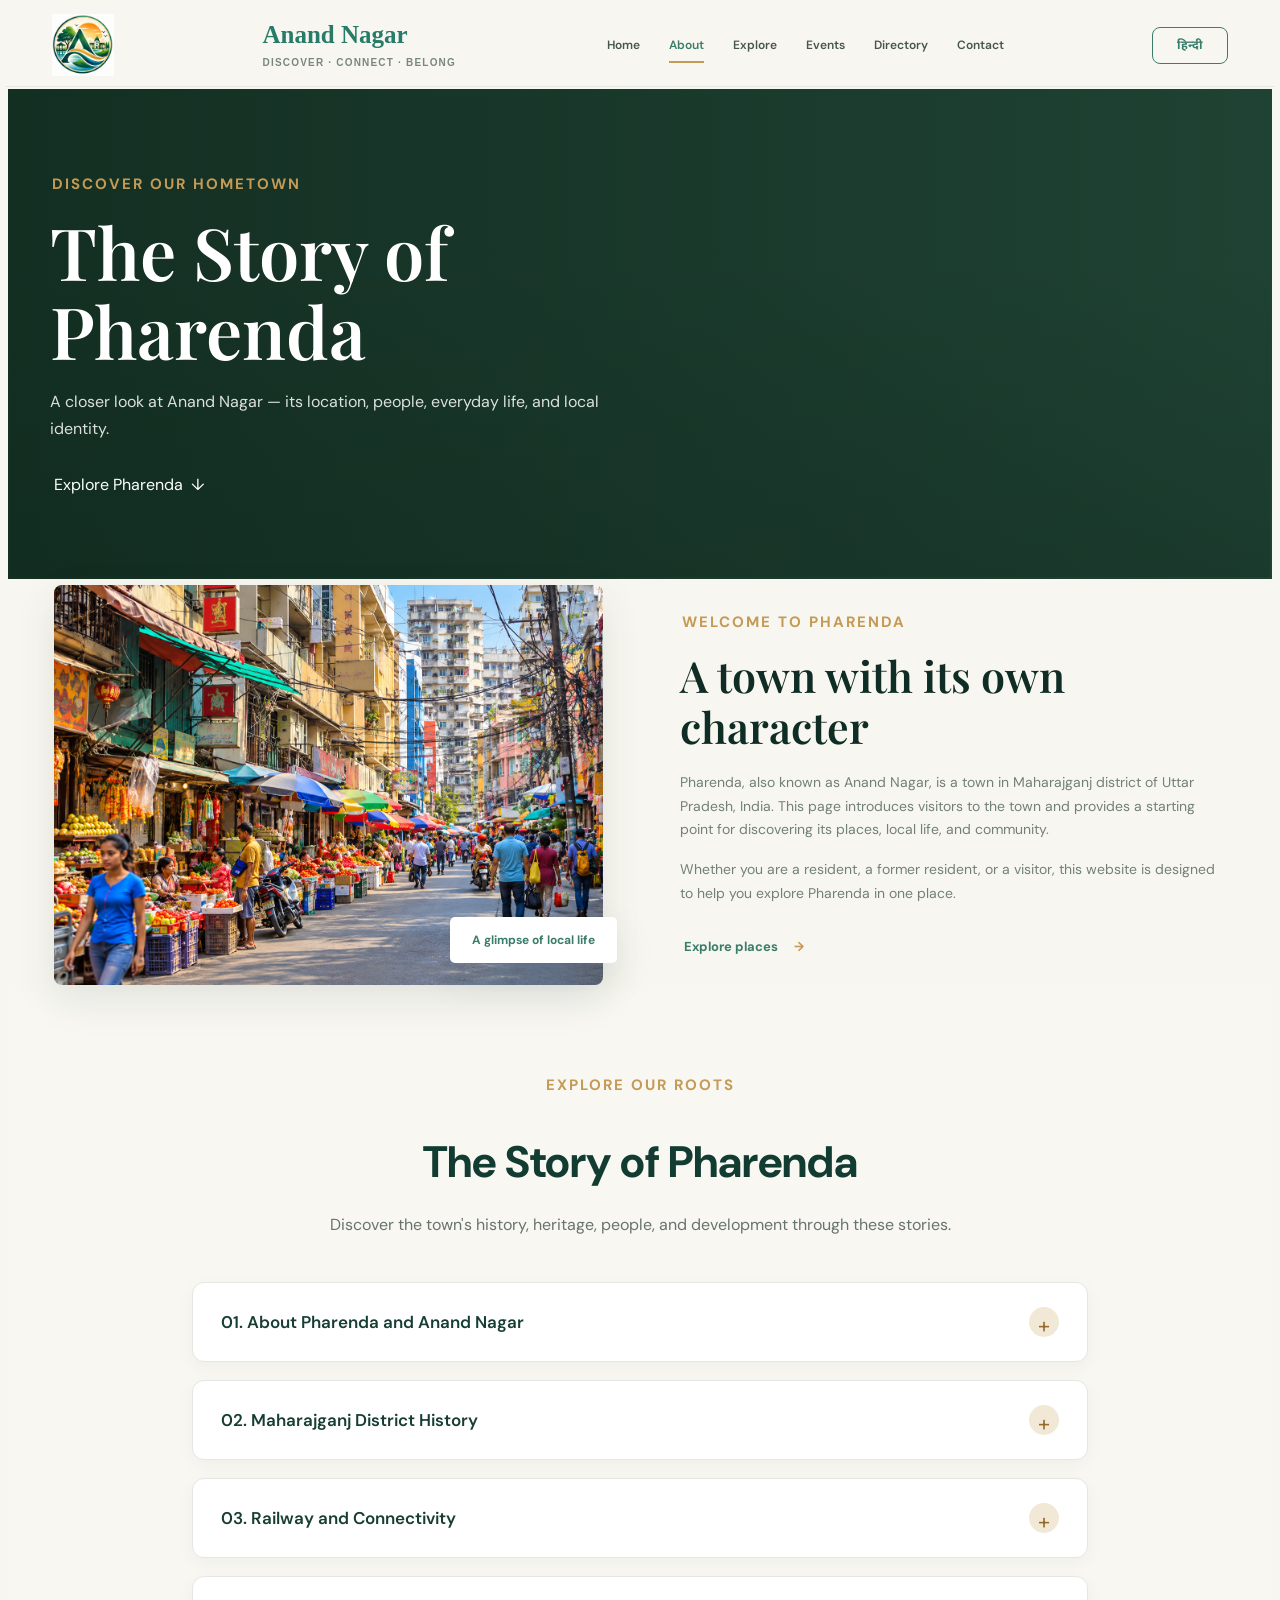
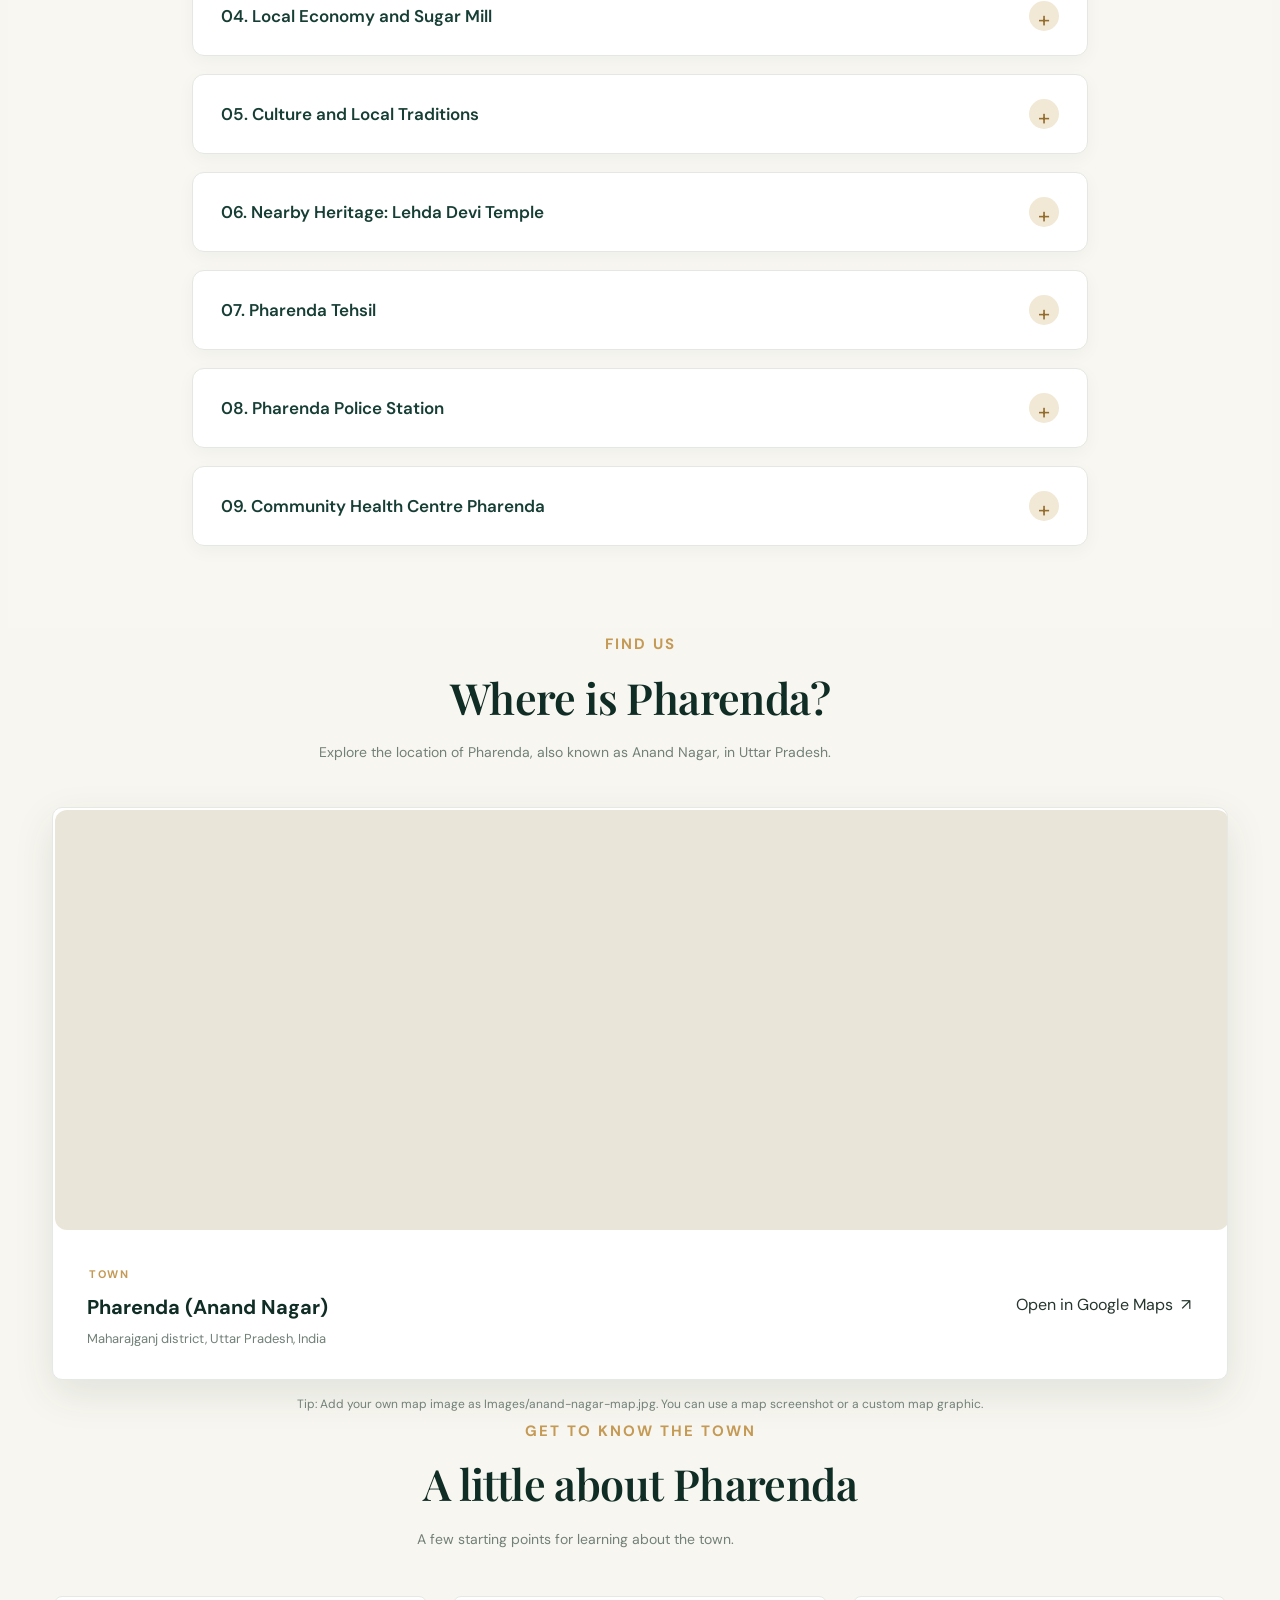
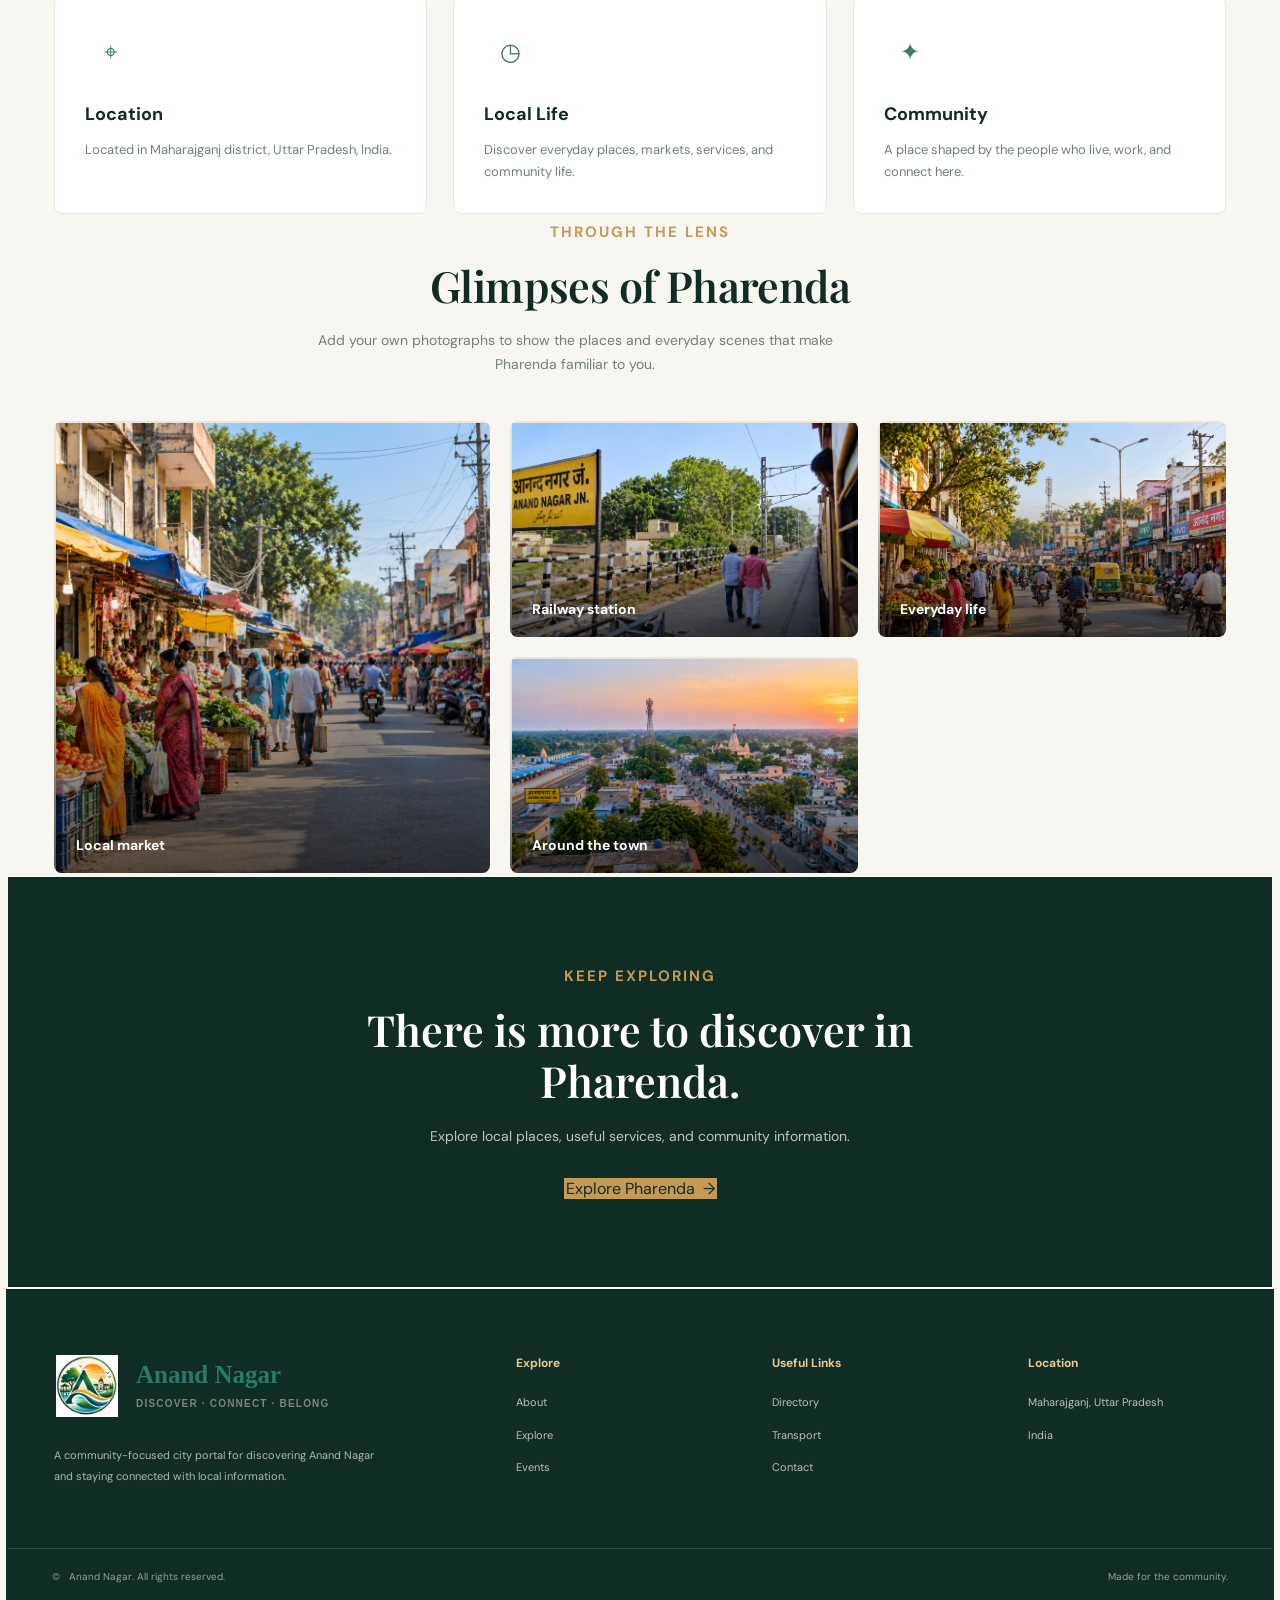
==== HTML/about.html @ 77c71d81 "Add Anand Nagar city website~" ====
<!DOCTYPE html>
<html lang="en">
<head>
    <meta charset="UTF-8">
    <meta name="viewport" content="width=device-width, initial-scale=1.0">

    <title>About Pharenda | Anand Nagar</title>

    <link rel="stylesheet" href="../CSS/style.css">
    <link rel="stylesheet" href="../CSS/about.css">
    <link rel="preconnect" href="https://fonts.googleapis.com">
    <link rel="preconnect" href="https://fonts.gstatic.com" crossorigin>

    <link href="https://fonts.googleapis.com/css2?family=DM+Sans:wght@400;500;600;700&family=Playfair+Display:wght@500;600;700&family=Noto+Sans+Devanagari:wght@400;500;600;700&display=swap"
          rel="stylesheet">

</head>

<body>

    <!-- Header -->
    <header class="site-header">
        <div class="container header-inner">

            <img
        src="../Images/Sustainable Cityscape A Emblem.png"
        alt="Anand Nagar Logo"
        class="brand-image">

    <div class="brand-copy">
        <span class="brand-name">Anand Nagar</span>
        <span class="brand-tagline">DISCOVER · CONNECT · BELONG</span>
    </div>

</a>

            <button class="mobile-menu-button"
                    id="mobileMenuButton"
                    type="button"
                    aria-label="Open navigation"
                    aria-expanded="false">
                <span></span>
                <span></span>
                <span></span>
            </button>

           <nav class="main-navigation" id="mainNavigation">
    <a href="index.html" class="nav-link"
       data-i18n="navHome">Home</a>

    <a href="about.html" class="nav-link active"
       aria-current="page"
       data-i18n="navAbout">About</a>

    <a href="explore.html" class="nav-link"
       data-i18n="navExplore">Explore</a>

    <a href="events.html" class="nav-link"
       data-i18n="navEvents">Events</a>

    <a href="directory.html" class="nav-link"
       data-i18n="navDirectory">Directory</a>

    <a href="contact.html" class="nav-link"
       data-i18n="navContact">Contact</a>
</nav>

           <button class="language-button"
        id="languageButton"
        type="button"
        aria-label="Switch language">
    हिन्दी
</button>

        </div>
    </header>


    <main>

        <!-- Hero Section -->
        <section class="about-hero">
            <div class="about-hero-overlay"></div>

            <div class="container about-hero-content">
                <span class="eyebrow"
                      data-en="Discover our hometown"
                      data-hi="अपने शहर को जानें">
                    Discover our hometown
                </span>

                <h1 data-en="The Story of Pharenda"
                    data-hi="फरेंदा की कहानी">
                    The Story of Pharenda
                </h1>

                <p data-en="A closer look at Anand Nagar — its location, people, everyday life, and local identity."
                   data-hi="आनंद नगर की एक झलक — इसका स्थान, लोग, रोज़मर्रा का जीवन और स्थानीय पहचान।">
                    A closer look at Anand Nagar — its location, people,
                    everyday life, and local identity.
                </p>

                <a href="#about-intro" class="btn-primary">
                    <span data-en="Explore Pharenda"
                          data-hi="फरेंदा को जानें">
                        Explore Pharenda
                    </span>
                    <span aria-hidden="true">↓</span>
                </a>
            </div>
        </section>


        <!-- Introduction -->
        <section class="section-padding" id="about-intro">
            <div class="container intro-grid">

    <div class="intro-image-wrap">
        <img src="../Images/Vibrant Indian Street Market.png"
             alt="View of Pharenda town"
             class="intro-image">

        <div class="image-caption">
            <span data-en="A glimpse of local life"
                  data-hi="स्थानीय जीवन की एक झलक">
                A glimpse of local life
            </span>
        </div>
    </div>

    <div class="intro-content">
        <span class="section-kicker"
              data-en="Welcome to Pharenda"
              data-hi="फरेंदा में आपका स्वागत है">
            Welcome to Pharenda
        </span>

        <h2 data-en="A town with its own character"
            data-hi="अपनी अलग पहचान वाला शहर">
            A town with its own character
        </h2>

        <p data-en="Pharenda, also known as Anand Nagar, is a town in Maharajganj district of Uttar Pradesh, India. This page introduces visitors to the town and provides a starting point for discovering its places, local life, and community."
           data-hi="फरेंदा, जिसे आनंद नगर के नाम से भी जाना जाता है, भारत के उत्तर प्रदेश राज्य के महाराजगंज जिले का एक नगर है। यह पेज आगंतुकों को शहर से परिचित कराता है और इसके स्थानों, स्थानीय जीवन तथा समुदाय को जानने की शुरुआत प्रदान करता है।">
            Pharenda, also known as Anand Nagar, is a town in
            Maharajganj district of Uttar Pradesh, India.
            This page introduces visitors to the town and
            provides a starting point for discovering its
            places, local life, and community.
        </p>

        <p data-en="Whether you are a resident, a former resident, or a visitor, this website is designed to help you explore Pharenda in one place."
           data-hi="चाहे आप यहाँ के निवासी हों, पूर्व निवासी हों या आगंतुक, यह वेबसाइट आपको फरेंदा को एक ही जगह पर जानने में मदद करने के लिए बनाई गई है।">
            Whether you are a resident, a former resident,
            or a visitor, this website is designed to help
            you explore Pharenda in one place.
        </p>

        <a href="explore.html" class="text-link">
            <span data-en="Explore places"
                  data-hi="स्थानों को देखें">
                Explore places
            </span>
            <span aria-hidden="true">→</span>
        </a>
    </div>

</div>
        </section>

        <!-- History and Heritage -->
<section class="history-explore" id="history">
    <div class="container">

        <div class="history-heading">
            <span class="section-kicker"
                  data-en="Explore our roots"
                  data-hi="अपनी जड़ों को जानें">
                Explore our roots
            </span>

            <h2 data-en="The Story of Pharenda"
                data-hi="फरेंदा की कहानी">
                The Story of Pharenda
            </h2>

            <p data-en="Discover the town's history, heritage, people, and development through these stories."
               data-hi="इन कहानियों के माध्यम से नगर के इतिहास, विरासत, लोगों और विकास को जानें।">
                Discover the town's history, heritage, people, and development through these stories.
            </p>
        </div>

        <div class="history-accordion">

            <details class="history-item">
                <summary>
                    <span data-en="01. About Pharenda and Anand Nagar"
                          data-hi="01. फरेंदा और आनंद नगर के बारे में">
                        01. About Pharenda and Anand Nagar
                    </span>
                    <span class="history-toggle" aria-hidden="true">+</span>
                </summary>

                <div class="history-content">
                    <p data-en="Pharenda, also known as Anand Nagar, is a town in Maharajganj district, Uttar Pradesh. Its identity is connected with nearby villages, local markets, public services, transport links, and community life."
                       data-hi="फरेंदा, जिसे आनंद नगर के नाम से भी जाना जाता है, उत्तर प्रदेश के महाराजगंज जिले का एक नगर है। इसकी पहचान आसपास के गाँवों, स्थानीय बाजारों, सार्वजनिक सेवाओं, यातायात संपर्कों और सामुदायिक जीवन से जुड़ी है।">
                        Pharenda, also known as Anand Nagar, is a town in Maharajganj district, Uttar Pradesh. Its identity is connected with nearby villages, local markets, public services, transport links, and community life.
                    </p>
                </div>
            </details>

            <details class="history-item">
                <summary>
                    <span data-en="02. Maharajganj District History"
                          data-hi="02. महाराजगंज जिले का इतिहास">
                        02. Maharajganj District History
                    </span>
                    <span class="history-toggle" aria-hidden="true">+</span>
                </summary>

                <div class="history-content">
                    <p data-en="Maharajganj district was formed on 2 October 1989 from the former Gorakhpur district. Pharenda is one of the district's tehsils and serves surrounding communities."
                       data-hi="महाराजगंज जिले का गठन 2 अक्टूबर 1989 को पूर्व गोरखपुर जिले से हुआ था। फरेंदा जिले की तहसीलों में से एक है और आसपास के समुदायों को सेवाएँ प्रदान करता है।">
                        Maharajganj district was formed on 2 October 1989 from the former Gorakhpur district. Pharenda is one of the district's tehsils and serves surrounding communities.
                    </p>
                </div>
            </details>

            <details class="history-item">
                <summary>
                    <span data-en="03. Railway and Connectivity"
                          data-hi="03. रेलवे और यातायात संपर्क">
                        03. Railway and Connectivity
                    </span>
                    <span class="history-toggle" aria-hidden="true">+</span>
                </summary>

                <div class="history-content">
                    <p data-en="Anand Nagar Junction is an important railway connection for Pharenda and nearby settlements. Road and rail links support travel, trade, education, and access to services."
                       data-hi="आनंद नगर जंक्शन फरेंदा और आसपास की बस्तियों के लिए एक महत्वपूर्ण रेलवे संपर्क है। सड़क और रेल मार्ग यात्रा, व्यापार, शिक्षा और सेवाओं तक पहुँच में सहायता करते हैं।">
                        Anand Nagar Junction is an important railway connection for Pharenda and nearby settlements. Road and rail links support travel, trade, education, and access to services.
                    </p>
                </div>
            </details>

            <details class="history-item">
                <summary>
                    <span data-en="04. Local Economy and Sugar Mill"
                          data-hi="04. स्थानीय अर्थव्यवस्था और चीनी मिल">
                        04. Local Economy and Sugar Mill
                    </span>
                    <span class="history-toggle" aria-hidden="true">+</span>
                </summary>

                <div class="history-content">
                    <p data-en="Agriculture, local markets, shops, transport, and small businesses contribute to the area's economy. Published reports also describe the history of Ganesh Sugar Mill. Its dates should be presented as reported unless confirmed through local archival records."
                       data-hi="कृषि, स्थानीय बाजार, दुकानें, यातायात और छोटे व्यवसाय क्षेत्र की अर्थव्यवस्था में योगदान देते हैं। प्रकाशित रिपोर्टों में गणेश चीनी मिल का इतिहास भी मिलता है। स्थानीय अभिलेखों से पुष्टि होने तक इसके वर्षों को प्रकाशित विवरण के रूप में प्रस्तुत करना चाहिए।">
                        Agriculture, local markets, shops, transport, and small businesses contribute to the area's economy. Published reports also describe the history of Ganesh Sugar Mill. Its dates should be presented as reported unless confirmed through local archival records.
                    </p>
                </div>
            </details>

            <details class="history-item">
                <summary>
                    <span data-en="05. Culture and Local Traditions"
                          data-hi="05. संस्कृति और स्थानीय परंपराएँ">
                        05. Culture and Local Traditions
                    </span>
                    <span class="history-toggle" aria-hidden="true">+</span>
                </summary>

                <div class="history-content">
                    <p data-en="Local festivals, family stories, religious observances, food, and community gatherings are part of the cultural life of Pharenda and its surrounding villages."
                       data-hi="स्थानीय त्योहार, पारिवारिक कहानियाँ, धार्मिक आयोजन, भोजन और सामुदायिक मिलन फरेंदा तथा आसपास के गाँवों के सांस्कृतिक जीवन का हिस्सा हैं।">
                        Local festivals, family stories, religious observances, food, and community gatherings are part of the cultural life of Pharenda and its surrounding villages.
                    </p>
                </div>
            </details>

            <details class="history-item">
                <summary>
                    <span data-en="06. Nearby Heritage: Lehda Devi Temple"
                          data-hi="06. निकटवर्ती विरासत: लेहड़ा देवी मंदिर">
                        06. Nearby Heritage: Lehda Devi Temple
                    </span>
                    <span class="history-toggle" aria-hidden="true">+</span>
                </summary>

                <div class="history-content">
                    <p data-en="Lehda Devi Temple is a notable pilgrimage site in Maharajganj district. Local traditions associate the site with the Pandavas and Arjuna. These accounts are traditional beliefs, not independently verified historical events."
                       data-hi="लेहड़ा देवी मंदिर महाराजगंज जिले का एक उल्लेखनीय तीर्थस्थल है। स्थानीय परंपराएँ इस स्थल को पांडवों और अर्जुन से जोड़ती हैं। ये पारंपरिक मान्यताएँ हैं, स्वतंत्र रूप से प्रमाणित ऐतिहासिक घटनाएँ नहीं।">
                        Lehda Devi Temple is a notable pilgrimage site in Maharajganj district. Local traditions associate the site with the Pandavas and Arjuna. These accounts are traditional beliefs, not independently verified historical events.
                    </p>

                    <a href="https://maharajganj.nic.in/tourist-place/temple-of-goddess-lehda/"
                       target="_blank"
                       rel="noopener noreferrer"
                       data-en="View official temple information ↗"
                       data-hi="मंदिर की आधिकारिक जानकारी देखें ↗">
                        View official temple information ↗
                    </a>
                </div>
            </details>

            <!-- 07. Pharenda Tehsil -->
<details class="history-item">
    <summary>
        <span data-en="07. Pharenda Tehsil"
              data-hi="07. फरेंदा तहसील">
            07. Pharenda Tehsil
        </span>
        <span class="history-toggle" aria-hidden="true">+</span>
    </summary>

    <div class="history-content">
        <img
            src="../Images/Tehsil Farenda Government Office Entrance.png"
            alt="Pharenda Tehsil, Maharajganj"
            class="history-image"
            loading="lazy">

        <p data-en="Pharenda is one of the four tehsils of Maharajganj district in Uttar Pradesh. The tehsil administration supports local revenue and land-record services for residents in its jurisdiction. Pharenda is also listed as a development block in the district."
           data-hi="फरेंदा उत्तर प्रदेश के महाराजगंज जिले की चार तहसीलों में से एक है। तहसील प्रशासन अपने क्षेत्र के निवासियों को राजस्व और भूमि-अभिलेख संबंधी सेवाएँ प्रदान करता है। फरेंदा जिले के विकासखंडों में भी शामिल है।">
            Pharenda is one of the four tehsils of Maharajganj district in Uttar Pradesh. The tehsil administration supports local revenue and land-record services for residents in its jurisdiction. Pharenda is also listed as a development block in the district.
        </p>

        <a href="https://maharajganj.nic.in/about-district/"
           target="_blank"
           rel="noopener noreferrer"
           data-en="View official district information ↗"
           data-hi="जिले की आधिकारिक जानकारी देखें ↗">
            View official district information ↗
        </a>
    </div>
</details>

<!-- 08. Pharenda Police Station -->
<details class="history-item">
    <summary>
        <span data-en="08. Pharenda Police Station"
              data-hi="08. फरेंदा थाना">
            08. Pharenda Police Station
        </span>
        <span class="history-toggle" aria-hidden="true">+</span>
    </summary>

    <div class="history-content">
        <img
            src="../Images/Farrenda Police Station Entrance Scene.png"
            alt="Pharenda Police Station"
            class="history-image"
            loading="lazy">

        <p data-en="Pharenda Police Station is included in the official list of police stations maintained by Maharajganj district. Police stations provide local law-enforcement and public-safety services. For emergency assistance, use the official emergency number 112; verify local station contact details through the district police."
           data-hi="महाराजगंज जिला प्रशासन की आधिकारिक सूची में फरेंदा थाना शामिल है। पुलिस थाने स्थानीय कानून-व्यवस्था और जन-सुरक्षा से जुड़ी सेवाएँ प्रदान करते हैं। आपातकालीन सहायता के लिए 112 पर संपर्क करें। स्थानीय थाने का संपर्क विवरण जिला पुलिस से सत्यापित करें।">
            Pharenda Police Station is included in the official list of police stations maintained by Maharajganj district. Police stations provide local law-enforcement and public-safety services. For emergency assistance, use the official emergency number 112; verify local station contact details through the district police.
        </p>

        <a href="https://maharajganj.nic.in/police-station/"
           target="_blank"
           rel="noopener noreferrer"
           data-en="View official police station list ↗"
           data-hi="पुलिस थानों की आधिकारिक सूची देखें ↗">
            View official police station list ↗
        </a>
    </div>
</details>

<!-- 09. Community Health Centre Pharenda -->
<details class="history-item">
    <summary>
        <span data-en="09. Community Health Centre Pharenda"
              data-hi="09. सामुदायिक स्वास्थ्य केंद्र फरेंदा">
            09. Community Health Centre Pharenda
        </span>
        <span class="history-toggle" aria-hidden="true">+</span>
    </summary>

    <div class="history-content">
        <img
            src="../Images/Community Health Center Group Portrait.png"
            alt="Community Health Centre Pharenda"
            class="history-image"
            loading="lazy">

        <p data-en="Community Health Centre Pharenda is listed by the Maharajganj district administration under Block Pharenda, Maharajganj, Uttar Pradesh, PIN 273155. It is part of the area's public healthcare facilities. Please contact the centre or district health authorities to confirm current services, timings, and availability before visiting."
           data-hi="महाराजगंज जिला प्रशासन की सूची में सामुदायिक स्वास्थ्य केंद्र फरेंदा का पता ब्लॉक फरेंदा, महाराजगंज, उत्तर प्रदेश, पिन 273155 दिया गया है। यह क्षेत्र की सार्वजनिक स्वास्थ्य सुविधाओं में शामिल है। जाने से पहले उपलब्ध सेवाओं, समय और सुविधा की पुष्टि केंद्र या जिला स्वास्थ्य विभाग से करें।">
            Community Health Centre Pharenda is listed by the Maharajganj district administration under Block Pharenda, Maharajganj, Uttar Pradesh, PIN 273155. It is part of the area's public healthcare facilities. Please contact the centre or district health authorities to confirm current services, timings, and availability before visiting.
        </p>

        <a href="https://maharajganj.nic.in/public-utility/community-health-center-pharenda/"
           target="_blank"
           rel="noopener noreferrer"
           data-en="View official CHC information ↗"
           data-hi="स्वास्थ्य केंद्र की आधिकारिक जानकारी देखें ↗">
            View official CHC information ↗
        </a>
    </div>
</details>

        </div>
    </div>
</section>

        <!-- Location and Map -->
        <section class="map-section section-padding">
            <div class="container">

                <div class="section-heading">
                    <span class="section-kicker"
                          data-en="Find us"
                          data-hi="हमारा स्थान">
                        Find us
                    </span>

                    <h2 data-en="Where is Pharenda?"
                        data-hi="फरेंदा कहाँ स्थित है?">
                        Where is Pharenda?
                    </h2>

                    <p data-en="Explore the location of Pharenda, also known as Anand Nagar, in Uttar Pradesh."
                       data-hi="उत्तर प्रदेश में स्थित फरेंदा, जिसे आनंद नगर भी कहा जाता है, का स्थान देखें।">
                        Explore the location of Pharenda, also known as
                        Anand Nagar, in Uttar Pradesh.
                    </p>
                </div>

                <div class="map-card">

                    <div class="map-image-container">
    <iframe
        class="google-map"
        title="Google Map showing Pharenda (Anand Nagar), Uttar Pradesh"
        src="https://maps.google.com/maps?q=Pharenda%2C%20Maharajganj%2C%20Uttar%20Pradesh&t=&z=13&ie=UTF8&iwloc=&output=embed"
        width="100%"
        height="450"
        style="border:0;"
        allowfullscreen
        loading="lazy"
        referrerpolicy="no-referrer-when-downgrade">
    </iframe>
</div>

                    <div class="map-details">
                        <div>
                            <span class="map-label"
                                  data-en="Town"
                                  data-hi="नगर">
                                Town
                            </span>

                            <h3 data-en="Pharenda (Anand Nagar)"
                                data-hi="फरेंदा (आनंद नगर)">
                                Pharenda (Anand Nagar)
                            </h3>

                            <p data-en="Maharajganj district, Uttar Pradesh, India"
                               data-hi="महाराजगंज जिला, उत्तर प्रदेश, भारत">
                                Maharajganj district, Uttar Pradesh, India
                            </p>
                        </div>

                        <a href="https://www.google.com/maps/search/?api=1&query=Pharenda%2C+Maharajganj%2C+Uttar+Pradesh"
                           target="_blank"
                           rel="noopener noreferrer"
                           class="btn-outline">
                            <span data-en="Open in Google Maps"
                                  data-hi="Google Maps पर देखें">
                                Open in Google Maps
                            </span>
                            <span aria-hidden="true">↗</span>
                        </a>
                    </div>

                </div>

                <p class="map-note"
                   data-en="Tip: Add your own map image as Images/anand-nagar-map.jpg. You can use a map screenshot or a custom map graphic."
                   data-hi="सुझाव: अपनी मैप इमेज को Images/anand-nagar-map.jpg नाम से जोड़ें। आप मैप का स्क्रीनशॉट या अपनी बनाई हुई मैप इमेज इस्तेमाल कर सकते हैं।">
                    Tip: Add your own map image as
                    Images/anand-nagar-map.jpg. You can use a map screenshot
                    or a custom map graphic.
                </p>

            </div>
        </section>


        <!-- Town Highlights -->
        <section class="section-padding">
            <div class="container">

                <div class="section-heading">
                    <span class="section-kicker"
                          data-en="Get to know the town"
                          data-hi="शहर को करीब से जानें">
                        Get to know the town
                    </span>

                    <h2 data-en="A little about Pharenda"
                        data-hi="फरेंदा के बारे में कुछ बातें">
                        A little about Pharenda
                    </h2>

                    <p data-en="A few starting points for learning about the town."
                       data-hi="शहर के बारे में जानने के लिए कुछ शुरुआती जानकारी।">
                        A few starting points for learning about the town.
                    </p>
                </div>

                <div class="highlights-grid">

                    <article class="highlight-card">
                        <div class="highlight-icon">⌖</div>
                        <h3 data-en="Location"
                            data-hi="स्थान">
                            Location
                        </h3>
                        <p data-en="Located in Maharajganj district, Uttar Pradesh, India."
                           data-hi="भारत के उत्तर प्रदेश राज्य के महाराजगंज जिले में स्थित।">
                            Located in Maharajganj district,
                            Uttar Pradesh, India.
                        </p>
                    </article>

                    <article class="highlight-card">
                        <div class="highlight-icon">◷</div>
                        <h3 data-en="Local Life"
                            data-hi="स्थानीय जीवन">
                            Local Life
                        </h3>
                        <p data-en="Discover everyday places, markets, services, and community life."
                           data-hi="रोज़मर्रा के स्थानों, बाज़ारों, सेवाओं और सामुदायिक जीवन को जानें।">
                            Discover everyday places, markets,
                            services, and community life.
                        </p>
                    </article>

                    <article class="highlight-card">
                        <div class="highlight-icon">✦</div>
                        <h3 data-en="Community"
                            data-hi="समुदाय">
                            Community
                        </h3>
                        <p data-en="A place shaped by the people who live, work, and connect here."
                           data-hi="यहाँ रहने, काम करने और आपस में जुड़ने वाले लोगों से बनी पहचान।">
                            A place shaped by the people who live,
                            work, and connect here.
                        </p>
                    </article>

                </div>
            </div>
        </section>


        <!-- Photo Gallery -->
        <section class="gallery-section section-padding">
            <div class="container">

                <div class="section-heading">
                    <span class="section-kicker"
                          data-en="Through the lens"
                          data-hi="तस्वीरों में फरेंदा">
                        Through the lens
                    </span>

                    <h2 data-en="Glimpses of Pharenda"
                        data-hi="फरेंदा की कुछ झलकियाँ">
                        Glimpses of Pharenda
                    </h2>

                    <p data-en="Add your own photographs to show the places and everyday scenes that make Pharenda familiar to you."
                       data-hi="फरेंदा के परिचित स्थानों और रोज़मर्रा के दृश्यों को दिखाने के लिए अपनी तस्वीरें जोड़ें।">
                        Add your own photographs to show the places
                        and everyday scenes that make Pharenda familiar to you.
                    </p>
                </div>

                <div class="gallery-grid">

                   <button class="gallery-item gallery-large"
        type="button"
        data-image="../Images/Bustling Indian Market Street.png"
        data-caption-en="Local market"
        data-caption-hi="स्थानीय बाज़ार">

    <img src="../Images/Bustling Indian Market Street.png"
         alt="Local market in Pharenda">

    <span class="gallery-caption"
          data-en="Local market"
          data-hi="स्थानीय बाज़ार">
        Local market
    </span>
</button>

                    <button class="gallery-item"
        type="button"
        data-image="../Images/Anand Nagar Junction Platform Scene.png"
        data-caption-en="Railway station"
        data-caption-hi="रेलवे स्टेशन">

    <img src="../Images/Anand Nagar Junction Platform Scene.png"
         alt="Anand Nagar Junction railway station">

    <span class="gallery-caption"
          data-en="Railway station"
          data-hi="रेलवे स्टेशन">
        Railway station
    </span>
</button>

                   <button class="gallery-item"
        type="button"
        data-image="../Images/Bustling Anand Nagar Market Street.png"
        data-caption-en="Everyday life"
        data-caption-hi="रोज़मर्रा का जीवन">

    <img src="../Images/Bustling Anand Nagar Market Street.png"
         alt="Everyday life in Anand Nagar">

    <span class="gallery-caption"
          data-en="Everyday life"
          data-hi="रोज़मर्रा का जीवन">
        Everyday life
    </span>
</button>

                    <button class="gallery-item"
        type="button"
        data-image="../Images/Anand Nagar at Golden Hour.png"
        data-caption-en="Around the town"
        data-caption-hi="शहर के आसपास">

    <img src="../Images/Anand Nagar at Golden Hour.png"
         alt="Town landscape around Anand Nagar">

    <span class="gallery-caption"
          data-en="Around the town"
          data-hi="शहर के आसपास">
        Around the town
    </span>
</button>

                </div>
            </div>
        </section>


        <!-- Closing CTA -->
        <section class="about-cta">
            <div class="container about-cta-content">
                <span class="section-kicker"
                      data-en="Keep exploring"
                      data-hi="आगे भी जानें">
                    Keep exploring
                </span>

                <h2 data-en="There is more to discover in Pharenda."
                    data-hi="फरेंदा में जानने के लिए और भी बहुत कुछ है।">
                    There is more to discover in Pharenda.
                </h2>

                <p data-en="Explore local places, useful services, and community information."
                   data-hi="स्थानीय स्थानों, उपयोगी सेवाओं और सामुदायिक जानकारी को देखें।">
                    Explore local places, useful services,
                    and community information.
                </p>

                <a href="explore.html" class="btn-primary">
                    <span data-en="Explore Pharenda"
                          data-hi="फरेंदा घूमें">
                        Explore Pharenda
                    </span>
                    <span aria-hidden="true">→</span>
                </a>
            </div>
        </section>

    </main>


    <!-- Image Lightbox -->
    <div class="lightbox" id="lightbox" aria-hidden="true">
        <button class="lightbox-close" id="lightboxClose" aria-label="Close image">
            &times;
        </button>

        <button class="lightbox-prev" id="lightboxPrev" aria-label="Previous image">
            &#10094;
        </button>

        <figure>
            <img src="" alt="" id="lightboxImage">
            <figcaption id="lightboxCaption"></figcaption>
        </figure>

        <button class="lightbox-next" id="lightboxNext" aria-label="Next image">
            &#10095;
        </button>
    </div>


   <!-- Footer -->
    <footer class="site-footer">
        <div class="container footer-main">

            <div class="footer-brand-column">
               <a href="index.html" class="brand" aria-label="Anand Nagar Home">
    <img
        src="../Images/Sustainable Cityscape A Emblem.png"
        alt="Anand Nagar Logo"
        class="brand-image">

    <div class="brand-copy">
        <span class="brand-name">Anand Nagar</span>
        <span class="brand-tagline">DISCOVER · CONNECT · BELONG</span>
    </div>
</a>

                <p data-i18n="footerDescription">
                    A community-focused city portal for discovering Anand Nagar
                    and staying connected with local information.
                </p>
            </div>

            <div class="footer-links-column">
                <h3 data-i18n="footerExploreTitle">Explore</h3>
                <a href="#about" data-i18n="navAbout">About</a>
                <a href="#explore" data-i18n="navExplore">Explore</a>
                <a href="#events" data-i18n="navEvents">Events</a>
            </div>

            <div class="footer-links-column">
                <h3 data-i18n="footerUsefulTitle">Useful Links</h3>
                <a href="#directory" data-i18n="navDirectory">Directory</a>
                <a href="#transport" data-i18n="navTransport">Transport</a>
                <a href="#contact" data-i18n="navContact">Contact</a>
            </div>

            <div class="footer-links-column">
                <h3 data-i18n="footerLocationTitle">Location</h3>
                <p data-i18n="location">Maharajganj, Uttar Pradesh</p>
                <p data-i18n="country">India</p>
            </div>

        </div>

        <div class="footer-bottom">
            <div class="container footer-bottom-inner">
                <span>
                    © <span id="currentYear"></span>
                    <span data-i18n="copyright">Anand Nagar. All rights reserved.</span>
                </span>

                <span data-i18n="footerMadeFor">
                    Made for the community.
                </span>
            </div>
        </div>
    </footer>


    <script src="../JS/script.js"></script>
    <script src="../JS/about.js"></script>

</body>
</html>
---- CSS/style.css ----
/* =========================================
   ANAND NAGAR - HOMEPAGE STYLES
========================================= */
:root {
    --green: #3a7d6a;
    --green-dark: #102d25;
    --green-soft: #e9efe9;
    --gold: #c49a55;
    --gold-light: #e8c990;

    --cream: #f8f6f0;
    --white: #ffffff;
    --text: #26352e;
    --muted: #718078;
    --border: #e5e9e3;

    --font-body: "DM Sans", "Noto Sans Devanagari", sans-serif;
    --font-heading: "Playfair Display", "Noto Sans Devanagari", serif;

    --container-width: 1180px;
    --radius: 16px;
    --shadow: 0 14px 40px rgba(23, 61, 50, 0.10);
}

* {
    box-sizing: border-box;
    margin: 2px;
    padding: 0;
}

html {
    scroll-behavior: smooth;
    scroll-padding-top: 90px;
}

body {
    font-family: var(--font-body);
    color: var(--text);
    background: var(--cream);
    line-height: 1.7;
}

body,
button,
input {
    font-family: var(--font-body);
}

img {
    display: block;
    max-width: 100%;
}

a {
    color: inherit;
    text-decoration: none;
}

button {
    cursor: pointer;
}

.container {
    width: min(var(--container-width), calc(100% - 40px));
    margin: 0 auto;
}

/* Announcement */

.announcement-bar {
    background: var(--green-dark);
    color: rgba(255, 255, 255, 0.88);
    font-size: 11px;
    letter-spacing: 0.3px;
}

.announcement-inner {
    min-height: 34px;
    display: flex;
    align-items: center;
    justify-content: space-between;
    gap: 20px;
}

.announcement-location {
    display: flex;
    align-items: center;
    gap: 7px;
}

/* Header */

.site-header {
    position: sticky;
    top: 0;
    z-index: 1000;
    background: rgba(248, 246, 240, 0.97);
    border-bottom: 1px solid rgba(23, 61, 50, 0.08);
    backdrop-filter: blur(14px);
}

.header-inner {
    min-height: 82px;
    display: flex;
    align-items: center;
    justify-content: space-between;
    gap: 24px;
}

.brand {
    display: inline-flex;
    align-items: center;
    gap: 11px;
    flex-shrink: 0;
}

.brand-logo {
    width: 42px;
    height: 42px;
    display: grid;
    place-items: center;
    border-radius: 12px;
    background: var(--green);
    color: var(--gold-light);
    font-family: var(--font-heading);
    font-size: 25px;
    font-weight: 700;
}

.brand-copy {
    display: flex;
    flex-direction: column;
    line-height: 1.3;
}

.brand-name {
    color: var(--green);
    font-family: var(--font-heading);
    font-size: 19px;
    font-weight: 700;
}

.brand-tagline {
    color: var(--muted);
    font-size: 9px;
    letter-spacing: 1px;
    text-transform: uppercase;
}

.main-navigation {
    display: flex;
    align-items: center;
    gap: 25px;
}

.nav-link {
    position: relative;
    padding: 8px 0;
    color: #46564d;
    font-size: 12px;
    font-weight: 600;
    transition: color 0.2s ease;
}

.nav-link:hover,
.nav-link.active {
    color: var(--green);
}

.nav-link.active::after {
    position: absolute;
    content: "";
    left: 0;
    right: 0;
    bottom: 0;
    height: 2px;
    background: var(--gold);
}

.language-button {
    min-width: 76px;
    padding: 9px 13px;
    border: 1px solid var(--green);
    border-radius: 8px;
    background: transparent;
    color: var(--green);
    font-size: 12px;
    font-weight: 700;
    transition: 0.2s ease;
}

.language-button:hover {
    background: var(--green);
    color: var(--white);
}

.mobile-menu-button {
    display: none;
}

/* Hero */

.hero-section {
    position: relative;
    overflow: hidden;
}

.hero-background {
    position: absolute;
    inset: 0;
    z-index: 0;
    overflow: hidden;
}

.hero-slide {
    position: absolute;
    inset: 0;
    background-position: center;
    background-size: cover;
    background-repeat: no-repeat;
    opacity: 0;
    transition: opacity 1.2s ease-in-out;
}

.hero-slide-active {
    opacity: 1;
}

.hero-overlay {
    position: absolute;
    inset: 0;
    z-index: 1;
    pointer-events: none;
}

.hero-container {
    position: relative;
    z-index: 2;
}

.hero-overlay {
    position: absolute;
    inset: 0;
    background: linear-gradient(0deg, rgba(12, 36, 29, 0.30), transparent 45%);
}

.hero-container {
    position: relative;
    z-index: 1;
    display: flex;
    align-items: center;
    justify-content: space-between;
    min-height: 610px;
}

.hero-content {
    width: min(650px, 100%);
    padding: 75px 0 90px;
}

.hero-eyebrow,
.section-eyebrow {
    display: flex;
    align-items: center;
    gap: 10px;
    color: var(--gold);
    font-size: 15px;
    font-weight: 700;
    letter-spacing: 2px;
}

.eyebrow-line {
    width: 28px;
    height: 1px;
    background: var(--gold);
}

.hero-content h1 {
    margin-top: 22px;
    font-family: var(--font-heading);
    font-size: clamp(44px, 6vw, 76px);
    font-weight: 600;
    line-height: 1.12;
    letter-spacing: -1.8px;
}

.hero-content h1 span {
    display: block;
}

.hero-highlight {
    color: var(--gold-light);
    font-style: italic;
}

.hero-description {
    max-width: 540px;
    margin-top: 23px;
    color: rgba(255, 255, 255, 0.82);
    font-size: 14px;
    line-height: 1.9;
}

.hero-actions {
    display: flex;
    flex-wrap: wrap;
    gap: 12px;
    margin-top: 30px;
}

.button {
    min-height: 46px;
    display: inline-flex;
    align-items: center;
    justify-content: center;
    gap: 14px;
    padding: 11px 19px;
    border: 1px solid transparent;
    border-radius: 7px;
    font-size: 12px;
    font-weight: 700;
    transition: transform 0.2s ease, background 0.2s ease;
}

.button:hover {
    transform: translateY(-2px);
}

.button-primary {
    background: var(--gold);
    color: var(--green-dark);
}

.button-primary:hover {
    background: var(--gold-light);
}

.button-outline {
    border-color: rgba(255, 255, 255, 0.55);
    color: var(--white);
    background: rgba(255, 255, 255, 0.05);
}

.button-outline:hover {
    background: rgba(255, 255, 255, 0.15);
}

.button-dark {
    background: var(--green);
    color: var(--white);
}

.button-light {
    background: var(--cream);
    color: var(--green);
}

.hero-search {
    width: min(500px, 100%);
    min-height: 55px;
    display: flex;
    align-items: center;
    gap: 12px;
    margin-top: 30px;
    padding: 6px 7px 6px 17px;
    border: 1px solid rgba(255, 255, 255, 0.25);
    border-radius: 9px;
    background: rgba(255, 255, 255, 0.96);
    color: var(--text);
}

.search-icon {
    color: var(--green);
    font-size: 26px;
    line-height: 1;
}

.hero-search input {
    width: 100%;
    min-width: 0;
    border: 0;
    outline: 0;
    background: transparent;
    color: var(--text);
    font-size: 12px;
}

.hero-search input::placeholder {
    color: #89948d;
}

.hero-search button {
    min-height: 41px;
    display: inline-flex;
    align-items: center;
    gap: 9px;
    padding: 0 17px;
    border: 0;
    border-radius: 6px;
    background: var(--green);
    color: var(--white);
    font-size: 12px;
    font-weight: 700;
}

.hero-caption {
    position: absolute;
    right: 0;
    bottom: 28px;
    color: rgba(255, 255, 255, 0.75);
    font-size: 9px;
    letter-spacing: 1.5px;
}

/* Quick Links */

.quick-links-section {
    position: relative;
    z-index: 2;
    margin-top: -1px;
    background: var(--white);
    border-bottom: 1px solid var(--border);
}

.quick-links-grid {
    display: grid;
    grid-template-columns: repeat(4, 1fr);
}

.quick-link-card {
    min-height: 92px;
    display: flex;
    align-items: center;
    gap: 13px;
    padding: 18px 20px;
    border-right: 1px solid var(--border);
    color: var(--green);
    font-size: 12px;
    font-weight: 700;
    transition: background 0.2s ease;
}

.quick-link-card:first-child {
    border-left: 1px solid var(--border);
}

.quick-link-card:hover {
    background: var(--green-soft);
}

.quick-link-icon {
    width: 39px;
    height: 39px;
    display: grid;
    place-items: center;
    border-radius: 11px;
    background: var(--green-soft);
    font-size: 20px;
}

.quick-link-arrow {
    margin-left: auto;
    color: var(--gold);
}

/* General Sections */

.section {
    padding: 95px 0;
}

.section-heading {
    margin-bottom: 36px;
}

.section-heading h2,
.about-content h2,
.events-copy h2,
.transport-inner h2,
.contact-box h2 {
    margin-top: 12px;
    color: var(--green);
    font-family: var(--font-heading);
    font-size: clamp(30px, 4vw, 43px);
    font-weight: 600;
    line-height: 1.2;
    letter-spacing: -0.6px;
}

.section-heading p {
    max-width: 550px;
    margin-top: 12px;
    color: var(--muted);
    font-size: 13px;
}

.centered {
    text-align: center;
}

.centered .section-eyebrow {
    justify-content: center;
}

.centered p {
    margin-right: auto;
    margin-left: auto;
}

.section-heading-row {
    display: flex;
    align-items: end;
    justify-content: space-between;
    gap: 20px;
}

/* About */

.about-section {
    background: var(--cream);
}

.about-grid {
    display: grid;
    grid-template-columns: 1fr 1fr;
    align-items: center;
    gap: 75px;
}

.about-image-column {
    position: relative;
    padding: 0 25px 25px 0;
}

.about-image {
    position: relative;
    min-height: 410px;
    overflow: hidden;
    border-radius: 4px 80px 4px 4px;
    background: linear-gradient(135deg, #d6dfd4, #829b8a);
}

.about-image img {
    position: absolute;
    inset: 0;
    width: 100%;
    height: 100%;
    object-fit: cover;
}

.image-fallback-label {
    position: absolute;
    left: 20px;
    bottom: 20px;
    color: var(--green);
    font-family: var(--font-heading);
    font-size: 24px;
    font-weight: 700;
}

.about-image-badge {
    position: absolute;
    right: 0;
    bottom: 0;
    min-width: 185px;
    display: flex;
    align-items: center;
    gap: 12px;
    padding: 17px 20px;
    border: 5px solid var(--cream);
    border-radius: 9px;
    background: var(--green);
    color: var(--white);
    font-size: 11px;
    font-weight: 600;
}

.badge-number {
    color: var(--gold-light);
    font-family: var(--font-heading);
    font-size: 24px;
}

.about-content h2 {
    max-width: 500px;
    margin-bottom: 20px;
}

.about-content p {
    margin-top: 13px;
    color: var(--muted);
    font-size: 13px;
    line-height: 1.9;
}

.text-link {
    display: inline-flex;
    align-items: center;
    gap: 12px;
    margin-top: 24px;
    color: var(--green);
    font-size: 12px;
    font-weight: 700;
}

.text-link span:last-child {
    color: var(--gold);
    transition: transform 0.2s ease;
}

.text-link:hover span:last-child {
    transform: translateX(4px);
}

/* Facts */

.city-facts-section {
    background: var(--white);
}

.city-facts-grid {
    display: grid;
    grid-template-columns: repeat(4, 1fr);
    gap: 17px;
}

.city-fact-card {
    padding: 25px 22px;
    border: 1px solid var(--border);
    border-radius: var(--radius);
    background: var(--white);
    transition: transform 0.25s ease, box-shadow 0.25s ease;
}

.city-fact-card:hover {
    transform: translateY(-4px);
    box-shadow: var(--shadow);
}

.fact-icon {
    width: 42px;
    height: 42px;
    display: grid;
    place-items: center;
    margin-bottom: 19px;
    border-radius: 12px;
    background: var(--green-soft);
    color: var(--green);
    font-size: 21px;
}

.fact-label {
    color: var(--muted);
    font-size: 10px;
    font-weight: 700;
    letter-spacing: 1.2px;
}

.city-fact-card h3 {
    margin-top: 5px;
    color: var(--green);
    font-family: var(--font-heading);
    font-size: 22px;
    font-weight: 600;
}

.city-fact-card p {
    margin-top: 4px;
    color: var(--muted);
    font-size: 11px;
}

.source-note {
    margin-top: 17px;
    color: var(--muted);
    font-size: 10px;
    text-align: center;
}

/* Explore */

.explore-section {
    background: var(--cream);
}

.places-grid {
    display: grid;
    grid-template-columns: repeat(3, 1fr);
    gap: 22px;
}

.place-card {
    overflow: hidden;
    border: 1px solid var(--border);
    border-radius: 12px;
    background: var(--white);
    transition: transform 0.25s ease, box-shadow 0.25s ease;
}

.place-card:hover {
    transform: translateY(-5px);
    box-shadow: var(--shadow);
}

.place-image-wrapper {
    position: relative;
    height: 225px;
    overflow: hidden;
    background: linear-gradient(135deg, #d6dfd4, #829b8a);
}

.place-image {
    width: 100%;
    height: 100%;
    object-fit: cover;
    transition: transform 0.4s ease;
}

.place-card:hover .place-image {
    transform: scale(1.04);
}

.place-image-fallback {
    position: absolute;
    left: 20px;
    bottom: 18px;

    color: #ffffff;
    font-family: var(--font-heading);
    font-size: 22px;
    font-weight: 700;

    /* Visibility */
    background: rgba(20, 45, 36, 0.85);
    border: 2px solid #ffffff;
    border-radius: 8px;
    padding: 8px 14px;
    text-shadow: 1px 2px 4px rgba(0, 0, 0, 0.8);
    box-shadow: 0 3px 10px rgba(0, 0, 0, 0.3);
}

.place-category {
    position: absolute;
    top: 15px;
    left: 15px;
    padding: 7px 10px;
    border-radius: 4px;
    background: var(--cream);
    color: var(--green);
    font-size: 9px;
    font-weight: 700;
    letter-spacing: 0.8px;
}

.place-card-content {
    padding: 22px;
}

.place-number {
    color: var(--gold);
    font-size: 10px;
    font-weight: 700;
    letter-spacing: 1px;
}

.place-card h3 {
    margin-top: 7px;
    color: var(--green);
    font-family: var(--font-heading);
    font-size: 21px;
    line-height: 1.3;
}

.place-card p {
    min-height: 86px;
    margin-top: 11px;
    color: var(--muted);
    font-size: 12px;
    line-height: 1.8;
}

.card-link {
    display: inline-flex;
    align-items: center;
    gap: 10px;
    margin-top: 17px;
    color: var(--green);
    font-size: 11px;
    font-weight: 700;
}

.card-link span:last-child {
    color: var(--gold);
}

/* Events */

.events-section {
    overflow: hidden;
    background: var(--green);
    color: var(--white);
}

.events-content {
    display: grid;
    grid-template-columns: 1fr 0.8fr;
    align-items: center;
    gap: 60px;
}

.events-copy h2 {
    max-width: 500px;
    color: var(--white);
}

.events-copy p {
    max-width: 500px;
    margin-top: 18px;
    color: rgba(255, 255, 255, 0.75);
    font-size: 13px;
    line-height: 1.9;
}

.events-copy .button {
    margin-top: 25px;
}

.events-art {
    position: relative;
    min-height: 290px;
    display: grid;
    place-items: center;
    overflow: hidden;
    border: 1px solid rgba(255, 255, 255, 0.15);
    border-radius: 50% 50% 12px 12px;
    background: rgba(255, 255, 255, 0.05);
}

.event-art-circle {
    position: absolute;
    width: 240px;
    height: 240px;
    border: 1px solid rgba(232, 201, 144, 0.45);
    border-radius: 50%;
}

.circle-two {
    width: 180px;
    height: 180px;
    border-style: dashed;
}

.event-art-content {
    position: relative;
    display: flex;
    flex-direction: column;
    align-items: center;
    gap: 10px;
    color: var(--gold-light);
    font-family: var(--font-heading);
    font-size: 18px;
}

.event-art-symbol {
    font-size: 55px;
}

/* Directory */

.directory-section {
    background: var(--white);
}

.directory-grid {
    display: grid;
    grid-template-columns: repeat(4, 1fr);
    gap: 16px;
}

.directory-card {
    padding: 25px 20px;
    border: 1px solid var(--border);
    border-radius: 12px;
    background: var(--cream);
    transition: 0.2s ease;
}

.directory-card:hover {
    border-color: var(--gold);
    transform: translateY(-3px);
}

.directory-icon {
    width: 43px;
    height: 43px;
    display: grid;
    place-items: center;
    border-radius: 12px;
    background: var(--green-soft);
    color: var(--green);
    font-size: 21px;
}

.directory-card h3 {
    margin-top: 17px;
    color: var(--green);
    font-family: var(--font-heading);
    font-size: 18px;
}

.directory-card p {
    margin-top: 7px;
    color: var(--muted);
    font-size: 11px;
    line-height: 1.8;
}

.directory-note {
    margin-top: 18px;
    color: var(--muted);
    font-size: 10px;
    text-align: center;
}

/* Transport */

.transport-strip {
    padding: 55px 0;
    background: var(--green-dark);
    color: var(--white);
}

.transport-inner {
    display: flex;
    align-items: center;
    justify-content: space-between;
    gap: 30px;
}

.transport-inner .section-eyebrow {
    color: var(--gold-light);
}

.transport-inner h2 {
    color: var(--white);
    font-size: 32px;
}

.transport-inner p {
    margin-top: 8px;
    color: rgba(255, 255, 255, 0.72);
    font-size: 12px;
}

/* Contact */

.contact-section {
    background: var(--cream);
}

.contact-box {
    display: flex;
    align-items: center;
    justify-content: space-between;
    gap: 35px;
    padding: 45px;
    border: 1px solid var(--border);
    border-radius: 15px;
    background: var(--white);
}

.contact-box h2 {
    font-size: 32px;
}

.contact-box p {
    max-width: 600px;
    margin-top: 10px;
    color: var(--muted);
    font-size: 12px;
}

/* Footer */

.site-footer {
    background: var(--green-dark);
    color: var(--white);
}

.footer-main {
    display: grid;
    grid-template-columns: 2fr 1fr 1fr 1fr;
    gap: 50px;
    padding-top: 60px;
    padding-bottom: 55px;
}

.footer-brand .brand-name {
    color: var(--white);
}

.footer-brand .brand-tagline {
    color: rgba(255, 255, 255, 0.6);
}

.footer-brand-column > p {
    max-width: 320px;
    margin-top: 20px;
    color: rgba(255, 255, 255, 0.65);
    font-size: 11px;
    line-height: 1.9;
}

.footer-links-column {
    display: flex;
    flex-direction: column;
    align-items: flex-start;
    gap: 10px;
}

.footer-links-column h3 {
    margin-bottom: 8px;
    color: var(--gold-light);
    font-size: 12px;
}

.footer-links-column a,
.footer-links-column p {
    color: rgba(255, 255, 255, 0.7);
    font-size: 11px;
    transition: color 0.2s ease;
}

.footer-links-column a:hover {
    color: var(--gold-light);
}

.footer-bottom {
    border-top: 1px solid rgba(255, 255, 255, 0.12);
}

.footer-bottom-inner {
    min-height: 55px;
    display: flex;
    align-items: center;
    justify-content: space-between;
    gap: 20px;
    color: rgba(255, 255, 255, 0.55);
    font-size: 10px;
}

/* Hindi language typography */

html[lang="hi"] body {
    font-family: "Noto Sans Devanagari", sans-serif;
}

html[lang="hi"] h1,
html[lang="hi"] h2,
html[lang="hi"] h3,
html[lang="hi"] .brand-name {
    font-family: "Noto Sans Devanagari", sans-serif;
    letter-spacing: 0;
    line-height: 1.5;
}

html[lang="hi"] .hero-content h1 {
    font-size: clamp(35px, 5vw, 62px);
}

html[lang="hi"] .section-eyebrow,
html[lang="hi"] .fact-label,
html[lang="hi"] .place-category {
    letter-spacing: 0;
}

/* Responsive */

@media (max-width: 1050px) {
    .main-navigation {
        gap: 15px;
    }

    .nav-link {
        font-size: 11px;
    }

    .about-grid {
        gap: 45px;
    }

    .footer-main {
        gap: 30px;
    }
}

@media (max-width: 850px) {
    .header-inner {
        min-height: 72px;
    }

    .mobile-menu-button {
        width: 40px;
        height: 40px;
        display: flex;
        flex-direction: column;
        align-items: center;
        justify-content: center;
        gap: 5px;
        margin-left: auto;
        border: 1px solid var(--border);
        border-radius: 8px;
        background: transparent;
    }

    .mobile-menu-button span {
        width: 18px;
        height: 2px;
        border-radius: 2px;
        background: var(--green);
    }

    .main-navigation {
        position: absolute;
        top: 100%;
        left: 0;
        right: 0;
        display: none;
        flex-direction: column;
        align-items: stretch;
        gap: 0;
        padding: 12px 20px 20px;
        border-top: 1px solid var(--border);
        background: var(--cream);
        box-shadow: var(--shadow);
    }

    .main-navigation.open {
        display: flex;
    }

    .nav-link {
        padding: 12px 5px;
        border-bottom: 1px solid var(--border);
        font-size: 13px;
    }

    .nav-link.active::after {
        display: none;
    }

    .language-button {
        min-width: 68px;
    }

   .hero-section {
    position: relative;
    isolation: isolate;
    overflow: hidden;
    min-height: 580px;
}

.hero-background {
    position: absolute;
    inset: 0;
    z-index: 0;
    overflow: hidden;
    background: #26332d;
}

.hero-slide {
    position: absolute;
    inset: 0;
    width: 100%;
    height: 100%;
    background-size: cover;
    background-position: center;
    background-repeat: no-repeat;
    opacity: 0;
    transition: opacity 1s ease-in-out;
}

.hero-slide-active {
    opacity: 1;
}

.hero-overlay {
    position: absolute;
    inset: 0;
    z-index: 1;
    background: linear-gradient(
        90deg,
        rgba(12, 25, 20, 0.72) 0%,
        rgba(12, 25, 20, 0.40) 55%,
        rgba(12, 25, 20, 0.18) 100%
    );
    pointer-events: none;
}

.hero-container {
    position: relative;
    z-index: 2;
}

.hero-content,
.hero-caption {
    position: relative;
    z-index: 2;
}

.hero-content h1,
.hero-content p,
.hero-caption {
    color: #ffffff;
}

    .quick-links-grid {
        grid-template-columns: repeat(2, 1fr);
    }

    .quick-link-card:nth-child(3) {
        border-left: 1px solid var(--border);
    }

    .about-grid {
        grid-template-columns: 1fr;
        gap: 45px;
    }

    .about-image-column {
        max-width: 600px;
    }

    .city-facts-grid,
    .directory-grid {
        grid-template-columns: repeat(2, 1fr);
    }

    .places-grid {
        grid-template-columns: repeat(2, 1fr);
    }

    .place-card:last-child {
        display: none;
    }

    .events-content {
        grid-template-columns: 1fr 0.7fr;
        gap: 25px;
    }

    .footer-main {
        grid-template-columns: repeat(2, 1fr);
    }
}

@media (max-width: 600px) {
    .container {
        width: min(100% - 30px, var(--container-width));
    }

    .announcement-inner {
        min-height: 32px;
        font-size: 9px;
    }

    .announcement-location {
        display: none;
    }

    .brand-logo {
        width: 38px;
        height: 38px;
    }

    .brand-name {
        font-size: 17px;
    }

    .brand-tagline {
        font-size: 8px;
    }

    .header-inner {
        gap: 10px;
    }

    .hero-section,
    .hero-container {
        min-height: 610px;
    }

    .hero-background {
    position: absolute;
    inset: 0;
    z-index: 0;
    overflow: hidden;
}

.hero-slide {
    position: absolute;
    inset: 0;
    background-position: center;
    background-size: cover;
    background-repeat: no-repeat;
    opacity: 0;
    transition: opacity 1.2s ease-in-out;
}

.hero-slide-active {
    opacity: 1;
}

.hero-overlay {
    position: absolute;
    inset: 0;
    z-index: 1;
    pointer-events: none;
    background: linear-gradient(
        90deg,
        rgba(12, 36, 29, 0.82),
        rgba(12, 36, 29, 0.30)
    );
}

.hero-container {
    position: relative;
    z-index: 2;
}

    .hero-content {
        padding: 65px 0 80px;
    }

    .hero-content h1 {
        font-size: 44px;
        letter-spacing: -1px;
    }

    .hero-description {
        font-size: 12px;
    }

    .hero-actions {
        flex-direction: column;
        align-items: stretch;
    }

    .hero-actions .button {
        width: 100%;
    }

    .hero-search {
        gap: 7px;
        padding-left: 10px;
    }

    .hero-search input {
        font-size: 11px;
    }

    .hero-search button {
        gap: 5px;
        padding: 0 10px;
        font-size: 10px;
    }

    .hero-caption {
        right: auto;
        left: 0;
        font-size: 8px;
    }

    .quick-link-card {
        min-height: 76px;
        gap: 9px;
        padding: 12px 10px;
        font-size: 10px;
    }

    .quick-link-icon {
        width: 32px;
        height: 32px;
        font-size: 17px;
    }

    .section {
        padding: 70px 0;
    }

    .section-heading h2,
    .about-content h2,
    .events-copy h2 {
        font-size: 32px;
    }

    .about-image {
        min-height: 300px;
    }

    .city-facts-grid {
        gap: 10px;
    }

    .city-fact-card {
        padding: 17px 13px;
    }

    .city-fact-card h3 {
        font-size: 18px;
    }

    .fact-label {
        font-size: 9px;
    }

    .city-fact-card p {
        font-size: 10px;
    }

    .section-heading-row {
        align-items: flex-start;
    }

    .desktop-link {
        display: none;
    }

    .places-grid {
        grid-template-columns: 1fr;
    }

    .place-card:last-child {
        display: block;
    }

    .place-image-wrapper {
        height: 220px;
    }

    .place-card p {
        min-height: 0;
    }

    .events-content {
        grid-template-columns: 1fr;
    }

    .events-art {
        min-height: 220px;
    }

    .directory-grid {
        gap: 10px;
    }

    .directory-card {
        padding: 17px 13px;
    }

    .directory-card h3 {
        font-size: 16px;
    }

    .transport-inner,
    .contact-box {
        align-items: flex-start;
        flex-direction: column;
    }

    .transport-inner h2,
    .contact-box h2 {
        font-size: 28px;
    }

    .contact-box {
        padding: 27px 20px;
    }

    .footer-main {
        grid-template-columns: 1fr 1fr;
        gap: 35px 20px;
        padding-top: 45px;
        padding-bottom: 40px;
    }

    .footer-brand-column {
        grid-column: 1 / -1;
    }

    .footer-bottom-inner {
        align-items: flex-start;
        flex-direction: column;
        justify-content: center;
        gap: 5px;
        padding-top: 13px;
        padding-bottom: 13px;
    }

    html[lang="hi"] .hero-content h1 {
        font-size: 36px;
    }
}

.hero-section {
    position: relative;
    isolation: isolate;
    overflow: hidden;
}

.hero-background {
    position: absolute;
    inset: 0;
    z-index: 0;
    overflow: hidden;
}

.hero-slide {
    position: absolute;
    inset: 0;
    width: 100%;
    height: 100%;
    background-position: center;
    background-size: cover;
    background-repeat: no-repeat;
    opacity: 0;
    transition: opacity 1.2s ease-in-out;
}

.hero-slide.hero-slide-active {
    opacity: 1;
}

.hero-overlay {
    position: absolute;
    inset: 0;
    z-index: 1;
    pointer-events: none;
    background: linear-gradient(
        90deg,
        rgba(12, 36, 29, 0.72) 0%,
        rgba(12, 36, 29, 0.42) 60%,
        rgba(12, 36, 29, 0.18) 100%
    );
}

.hero-container {
    position: relative;
    z-index: 2;
}
/* Hero heading visibility over background image */
.hero-content h1 {
    color: #ffffff;
    text-shadow: 0 2px 8px rgba(0, 0, 0, 0.45);
}

.hero-content h1 span {
    color: #ffffff;
}

.hero-content h1 .hero-highlight {
    color: #e8c990;
    font-style: italic;
}

/* Keep hero description readable */
.hero-description {
    color: #ffffff;
    text-shadow: 0 1px 5px rgba(0, 0, 0, 0.5);
}

.brand {
    display: inline-flex;
    align-items: center;
    flex-shrink: 0;
    text-decoration: none;
}

.brand-image {
    display: block;
    width: 290px;
    height: 90px;
    object-fit: contain;
    object-position: left center;
}

/* Tablet */
@media (max-width: 1024px) {
    .brand-image {
        width: 250px;
        height: 78px;
    }
}

/* Mobile */
@media (max-width: 600px) {
    .brand-image {
        width: 210px;
        height: 66px;
    }
}

.brand {
    display: inline-flex;
    align-items: center;
    gap: 12px;
    flex-shrink: 0;
    text-decoration: none;
}

.brand-image {
    display: block;
    width: 62px;
    height: 62px;
    object-fit: contain;
    flex-shrink: 0;
}

.brand-copy {
    display: flex;
    flex-direction: column;
    justify-content: center;
    gap: 4px;
}

.brand-name {
    color: #287b68;
    font-family: Georgia, "Times New Roman", serif;
    font-size: 25px;
    font-weight: 700;
    line-height: 1.1;
    white-space: nowrap;
}

.brand-tagline {
    color: #788780;
    font-family: Arial, sans-serif;
    font-size: 10px;
    font-weight: 600;
    letter-spacing: 1.2px;
    line-height: 1.3;
    white-space: nowrap;
}

/* Mobile responsive */
@media (max-width: 600px) {
    .brand {
        gap: 9px;
    }

    .brand-image {
        width: 48px;
        height: 48px;
    }

    .brand-name {
        font-size: 20px;
    }

    .brand-tagline {
        font-size: 8px;
        letter-spacing: 0.8px;
    }
}

.history-content {
    padding: 18px 22px 22px;
}

.history-image {
    display: block;
    width: 100%;
    max-width: 680px;
    height: 300px;
    margin: 0 auto 18px;
    object-fit: cover;
    object-position: center;
    border-radius: 12px;
    border: 1px solid var(--border, #D8DDCF);
    background: var(--cream, #F5F3E9);
}

.history-content p {
    line-height: 1.8;
    margin-bottom: 14px;
}

.history-content a {
    display: inline-block;
    color: var(--green, #53634B);
    font-weight: 600;
    text-decoration: none;
}

.history-content a:hover {
    text-decoration: underline;
}

@media (max-width: 600px) {
    .history-image {
        width: 100%;
        height: auto;
        max-height: 400px;
        object-fit: contain;
    }
}

   .history-image {
    display: block;
    width: 100%;
    max-width: 680px;
    height: auto;
    max-height: 500px;
    margin: 0 auto 18px;
    object-fit: contain;
    object-position: center;
    border-radius: 12px;
    border: 1px solid var(--border, #D8DDCF);
    background: var(--cream, #F5F3E9);
}
}
---- CSS/about.css ----
/* About Hero */

.about-hero {
    position: relative;
    min-height: 490px;
    display: flex;
    align-items: center;
    overflow: hidden;
    color: var(--white);
    background:
        linear-gradient(90deg, rgba(17, 43, 31, 0.88), rgba(17, 43, 31, 0.28)),
        url("../Images/pharenda-town.jpg") center 48% / cover no-repeat,
        #244b3b;
}

.about-hero-overlay {
    position: absolute;
    inset: 0;
    background: linear-gradient(0deg, rgba(13, 34, 25, 0.25), transparent 65%);
}

.about-hero-content {
    position: relative;
    z-index: 1;
    padding-top: 70px;
    padding-bottom: 70px;
}

.eyebrow,
.section-kicker {
    display: inline-block;
    margin-bottom: 14px;
    color: var(--gold);
    font-size: 15px;
    font-weight: 700;
    letter-spacing: 2px;
    text-transform: uppercase;
}

.about-hero h1 {
    max-width: 700px;
    margin: 0 0 18px;
    font-family: "Playfair Display", serif;
    font-size: clamp(42px, 6vw, 72px);
    font-weight: 600;
    line-height: 1.1;
}

.about-hero p {
    max-width: 570px;
    margin: 0 0 28px;
    color: rgba(255, 255, 255, 0.85);
    font-size: 16px;
}

/* Intro */

.intro-grid {
    display: grid;
    grid-template-columns: 1fr 1fr;
    align-items: center;
    gap: 75px;
}

.intro-image-wrap {
    position: relative;
    min-height: 400px;
}

.intro-image {
    width: 100%;
    height: 400px;
    object-fit: cover;
    border-radius: 8px;
    box-shadow: var(--shadow);
}

.image-caption {
    position: absolute;
    right: -18px;
    bottom: 22px;
    padding: 13px 20px;
    border-radius: 5px;
    background: var(--white);
    color: var(--green);
    box-shadow: var(--shadow);
    font-size: 12px;
    font-weight: 700;
}

.intro-content h2,
.section-heading h2,
.about-cta h2 {
    margin: 0 0 18px;
    color: var(--green-dark);
    font-family: "Playfair Display", serif;
    font-size: clamp(30px, 4vw, 43px);
    font-weight: 600;
    line-height: 1.2;
}

.intro-content p {
    margin: 0 0 16px;
    color: var(--muted);
    font-size: 14px;
}

.text-link {
    display: inline-flex;
    align-items: center;
    gap: 12px;
    margin-top: 12px;
    color: var(--green);
    font-size: 13px;
    font-weight: 700;
}

.text-link:hover {
    color: #987a43;
}

/* Section headings */

.section-heading {
    max-width: 680px;
    margin: 0 auto 42px;
    text-align: center;
}

.section-heading p {
    margin: 0;
    color: var(--muted);
    font-size: 14px;
}

/* Map */

.map-section {
    background: var(--cream);
}

.map-card {
    overflow: hidden;
    border: 1px solid var(--border);
    border-radius: 10px;
    background: var(--white);
    box-shadow: var(--shadow);
}

.map-image-container {
    height: 420px;
    overflow: hidden;
    background: #e9e5d9;
}

.map-image {
    width: 100%;
    height: 100%;
    object-fit: cover;
}

.map-details {
    display: flex;
    align-items: center;
    justify-content: space-between;
    gap: 25px;
    padding: 25px 30px;
}

.map-label {
    color: var(--gold);
    font-size: 11px;
    font-weight: 700;
    letter-spacing: 1.5px;
    text-transform: uppercase;
}

.map-details h3 {
    margin: 4px 0;
    color: var(--green-dark);
    font-size: 20px;
}

.map-details p {
    margin: 0;
    color: var(--muted);
    font-size: 13px;
}

.map-note {
    margin: 14px 0 0;
    color: var(--muted);
    font-size: 12px;
    text-align: center;
}

/* Highlight cards */

.highlights-grid {
    display: grid;
    grid-template-columns: repeat(3, 1fr);
    gap: 22px;
}

.highlight-card {
    padding: 30px;
    border: 1px solid var(--border);
    border-radius: 8px;
    background: var(--white);
    transition: transform 0.25s ease, box-shadow 0.25s ease;
}

.highlight-card:hover {
    transform: translateY(-5px);
    box-shadow: var(--shadow);
}

.highlight-icon {
    display: grid;
    place-items: center;
    width: 48px;
    height: 48px;
    margin-bottom: 22px;
    border-radius: 50%;
    background: var(--green-light);
    color: var(--green);
    font-size: 24px;
}

.highlight-card h3 {
    margin: 0 0 10px;
    color: var(--green-dark);
    font-size: 18px;
}

.highlight-card p {
    margin: 0;
    color: var(--muted);
    font-size: 13px;
}

/* Gallery */

.gallery-section {
    background: var(--cream);
}

.gallery-grid {
    display: grid;
    grid-template-columns: 1.25fr 1fr 1fr;
    grid-template-rows: 220px 220px;
    gap: 16px;
}

.gallery-item {
    position: relative;
    display: block;
    overflow: hidden;
    padding: 0;
    border: 0;
    border-radius: 8px;
    background: #e9e5d9;
    cursor: pointer;
    text-align: left;
}

.gallery-item.gallery-large {
    grid-row: span 2;
}

.gallery-item img {
    width: 100%;
    height: 100%;
    object-fit: cover;
    transition: transform 0.4s ease;
}

.gallery-item:hover img {
    transform: scale(1.05);
}

.gallery-item::after {
    position: absolute;
    content: "";
    inset: 35% 0 0;
    background: linear-gradient(transparent, rgba(0, 0, 0, 0.65));
}

.gallery-caption {
    position: absolute;
    z-index: 1;
    left: 20px;
    bottom: 17px;
    color: var(--white);
    font-size: 14px;
    font-weight: 700;
}

/* CTA */

.about-cta {
    padding: 85px 0;
    background: var(--green-dark);
    color: var(--white);
    text-align: center;
}

.about-cta-content {
    max-width: 720px;
}

.about-cta h2 {
    color: var(--white);
}

.about-cta p {
    margin: 0 auto 26px;
    color: rgba(255, 255, 255, 0.72);
    font-size: 14px;
}

.about-cta .btn-primary {
    background: var(--gold);
    border-color: var(--gold);
    color: var(--green-dark);
}

.about-cta .btn-primary:hover {
    background: #d5b981;
}

/* Lightbox */

.lightbox {
    position: fixed;
    z-index: 2000;
    inset: 0;
    display: none;
    align-items: center;
    justify-content: center;
    padding: 50px 70px;
    background: rgba(8, 18, 13, 0.94);
}

.lightbox.open {
    display: flex;
}

.lightbox figure {
    max-width: 1000px;
    max-height: 85vh;
    margin: 0;
    text-align: center;
}

.lightbox figure img {
    max-width: 100%;
    max-height: 75vh;
    margin: auto;
    object-fit: contain;
}

.lightbox figcaption {
    padding-top: 14px;
    color: var(--white);
    font-size: 14px;
}

.lightbox-close,
.lightbox-prev,
.lightbox-next {
    position: absolute;
    display: grid;
    place-items: center;
    width: 44px;
    height: 44px;
    border: 1px solid rgba(255, 255, 255, 0.4);
    border-radius: 50%;
    background: rgba(255, 255, 255, 0.1);
    color: var(--white);
    font-size: 25px;
    cursor: pointer;
}

.lightbox-close {
    top: 22px;
    right: 25px;
}

.lightbox-prev {
    left: 20px;
}

.lightbox-next {
    right: 20px;
}

.lightbox-close:hover,
.lightbox-prev:hover,
.lightbox-next:hover {
    background: rgba(255, 255, 255, 0.25);
}

/* Responsive */

@media (max-width: 900px) {
    .intro-grid {
        gap: 40px;
    }

    .gallery-grid {
        grid-template-columns: 1fr 1fr;
        grid-template-rows: 250px 200px 200px;
    }

    .gallery-item.gallery-large {
        grid-column: 1 / -1;
        grid-row: auto;
    }
}

@media (max-width: 650px) {
    .about-hero {
        min-height: 430px;
    }

    .about-hero h1 {
        font-size: 43px;
    }

    .intro-grid {
        grid-template-columns: 1fr;
        gap: 35px;
    }

    .intro-image-wrap,
    .intro-image {
        min-height: 280px;
        height: 280px;
    }

    .image-caption {
        right: 10px;
        bottom: 12px;
    }

    .map-image-container {
        height: 270px;
    }

    .map-details {
        align-items: flex-start;
        flex-direction: column;
        padding: 22px;
    }

    .highlights-grid {
        grid-template-columns: 1fr;
    }

    .gallery-grid {
        grid-template-columns: 1fr 1fr;
        grid-template-rows: 220px 160px 160px;
        gap: 10px;
    }

    .gallery-item.gallery-large {
        grid-column: 1 / -1;
    }

    .gallery-caption {
        left: 12px;
        bottom: 12px;
        font-size: 12px;
    }

    .lightbox {
        padding: 50px 15px;
    }

    .lightbox-prev {
        left: 8px;
    }

    .lightbox-next {
        right: 8px;
    }
}

.google-map {
    display: block;
    width: 100%;
    height: 450px;
    border: 0;
    border-radius: 12px;
}

.map-image-container {
    width: 100%;
    overflow: hidden;
    border-radius: 12px;
}

@media (max-width: 768px) {
    .google-map {
        height: 320px;
    }
}

/* History section */
.history-explore {
    padding: 80px 20px;
    background: #f8f7f2;
}

.history-heading {
    max-width: 760px;
    margin: 0 auto 40px;
    text-align: center;
}

.history-heading h2 {
    margin: 12px 0;
    color: #123b32;
    font-size: clamp(30px, 4vw, 44px);
}

.history-heading p {
    color: #68736e;
    line-height: 1.8;
}

.history-accordion {
    max-width: 900px;
    margin: 0 auto;
    display: grid;
    gap: 14px;
}

.history-item {
    overflow: hidden;
    background: #ffffff;
    border: 1px solid #e5e8e2;
    border-radius: 12px;
    box-shadow: 0 5px 18px rgba(20, 50, 40, 0.04);
}

.history-item summary {
    display: flex;
    align-items: center;
    justify-content: space-between;
    gap: 20px;
    padding: 20px 24px;
    cursor: pointer;
    list-style: none;
    color: #173e34;
    font-size: 17px;
    font-weight: 600;
}

.history-item summary::-webkit-details-marker {
    display: none;
}

.history-item summary:hover {
    background: #f7f8f4;
}

.history-toggle {
    flex: 0 0 30px;
    width: 30px;
    height: 30px;
    display: grid;
    place-items: center;
    border-radius: 50%;
    background: #f1e8d6;
    color: #946c2d;
    font-size: 22px;
    font-weight: 400;
    transition: transform 0.2s ease;
}

.history-item[open] .history-toggle {
    transform: rotate(45deg);
}

.history-content {
    padding: 0 24px 24px;
    color: #58645f;
    line-height: 1.85;
}

.history-content p {
    margin: 0;
}

.history-content a {
    display: inline-block;
    margin-top: 14px;
    color: #956d2d;
    font-weight: 600;
    text-decoration: none;
}

.history-content a:hover {
    text-decoration: underline;
}

@media (max-width: 600px) {
    .history-explore {
        padding: 56px 16px;
    }

    .history-item summary {
        padding: 17px;
        font-size: 15px;
    }

    .history-content {
        padding: 0 17px 20px;
        font-size: 14px;
    }
}
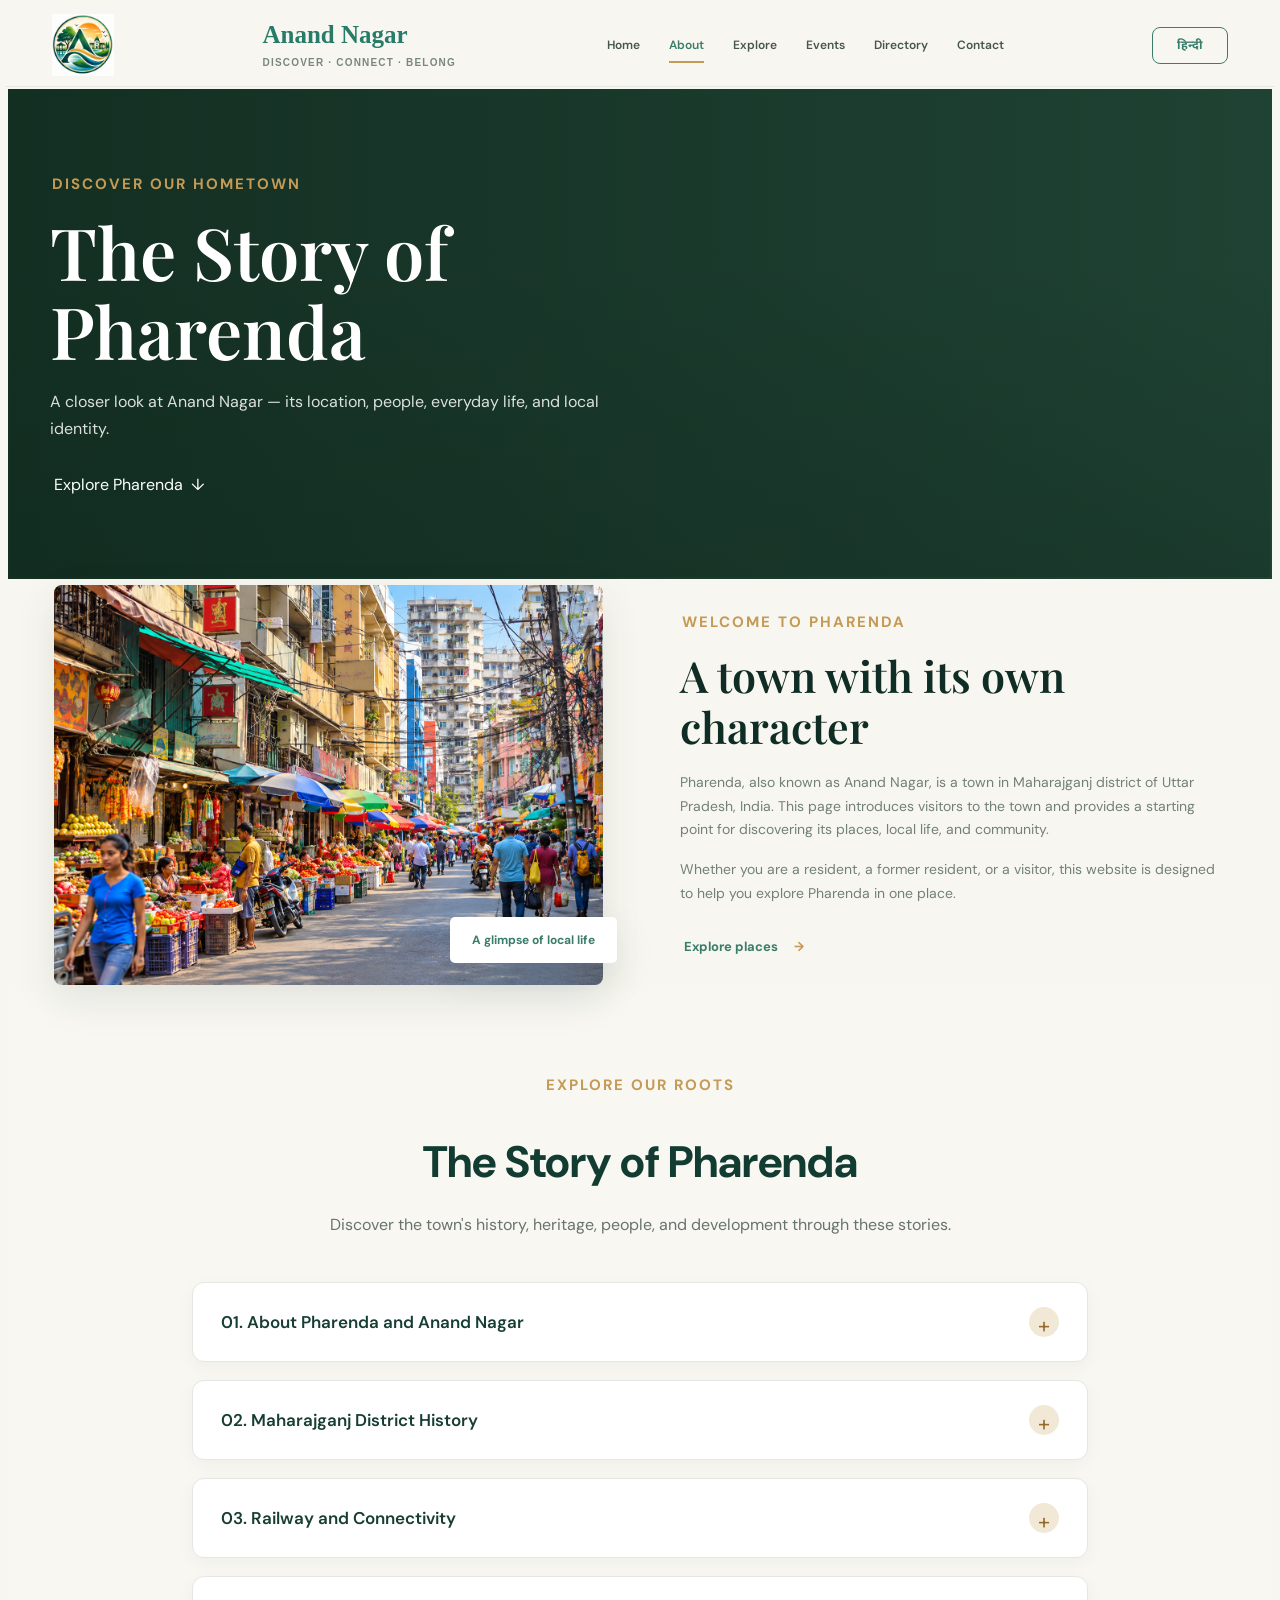
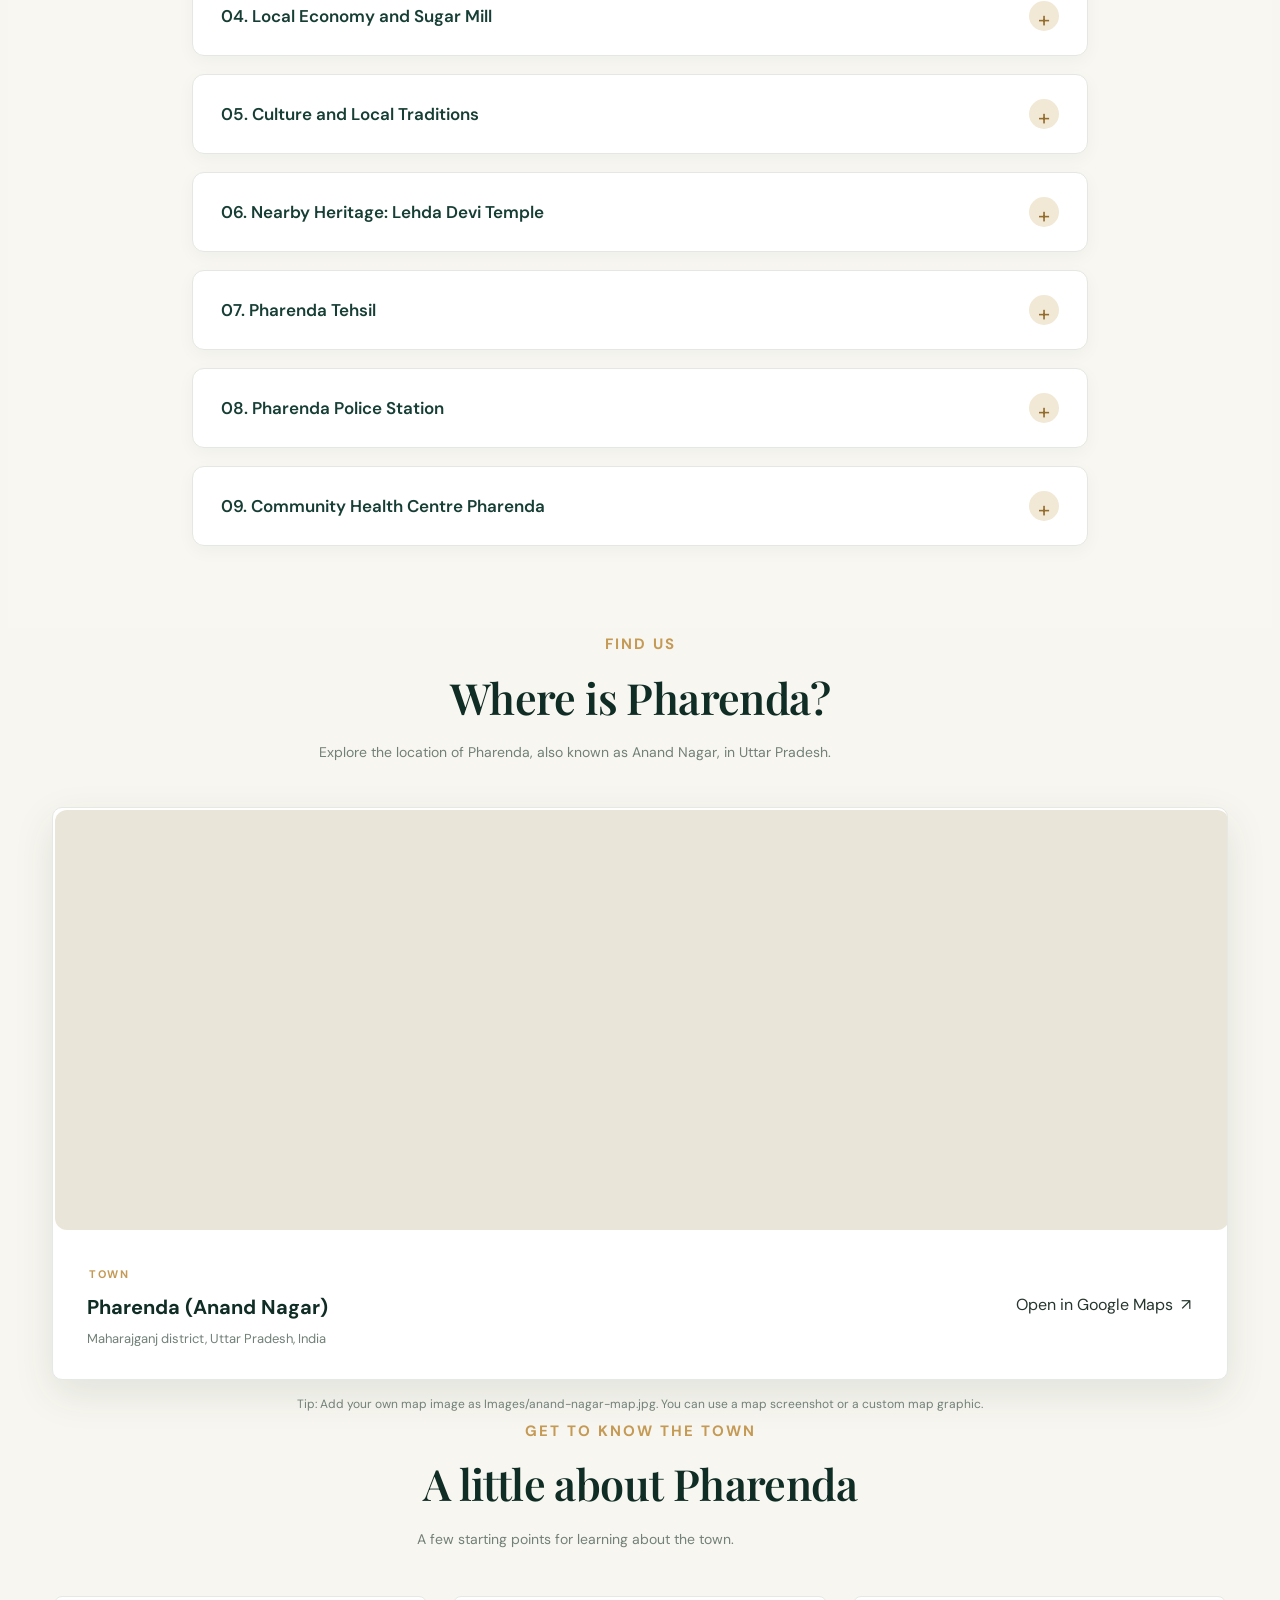
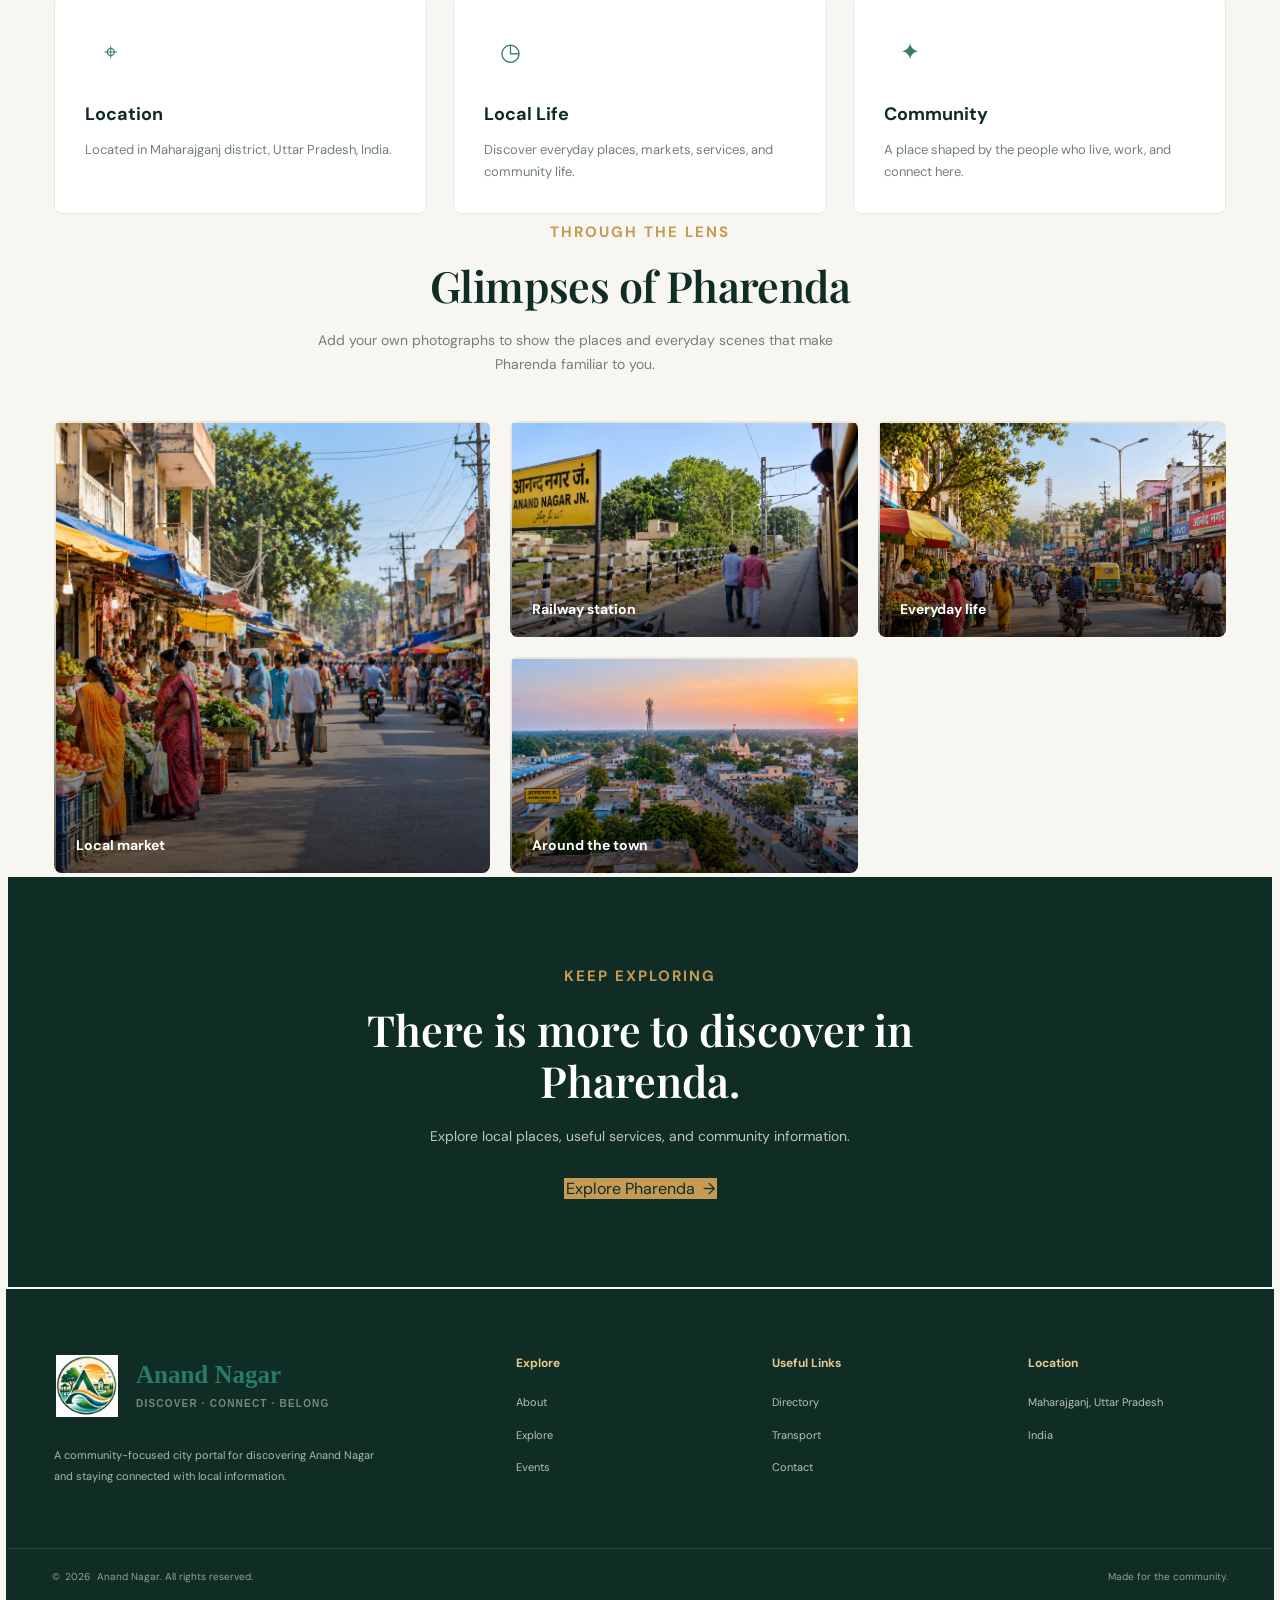
==== commit e00d8b5c: "Fix About page JavaScript paths" ====
--- a/HTML/about.html
+++ b/HTML/about.html
@@ -5,7 +5,7 @@
     <meta name="viewport" content="width=device-width, initial-scale=1.0">
 
     <title>About Pharenda | Anand Nagar</title>
-
+<link rel="icon" type="image/png" href="../Images/Sustainable Cityscape A Emblem.png">
     <link rel="stylesheet" href="../CSS/style.css">
     <link rel="stylesheet" href="../CSS/about.css">
     <link rel="preconnect" href="https://fonts.googleapis.com">
@@ -761,9 +761,11 @@
         </div>
     </footer>
 
-
-    <script src="../JS/script.js"></script>
-    <script src="../JS/about.js"></script>
+<!-- Shared site JavaScript -->
+<script src="../Js/script.js" defer></script>
+
+<!-- About page JavaScript -->
+<script src="../Js/about.js" defer></script>
 
 </body>
 </html>
